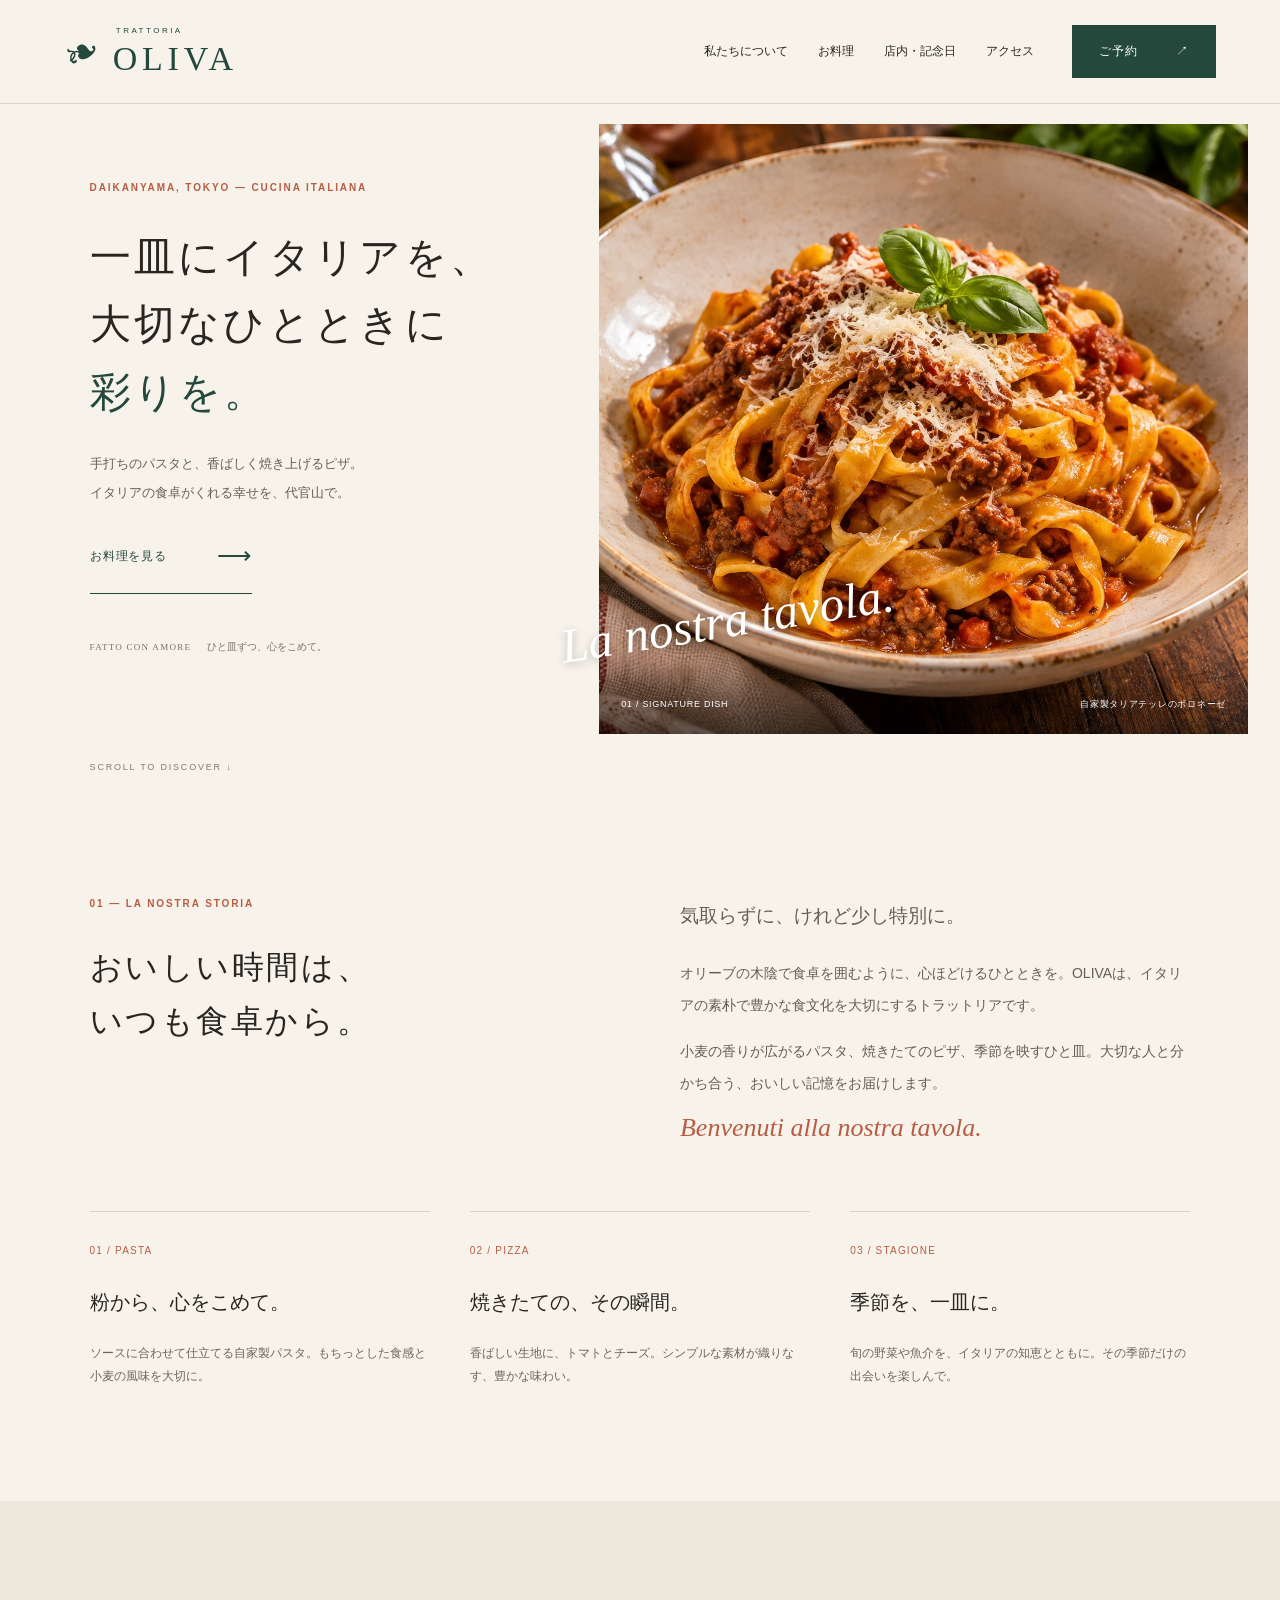
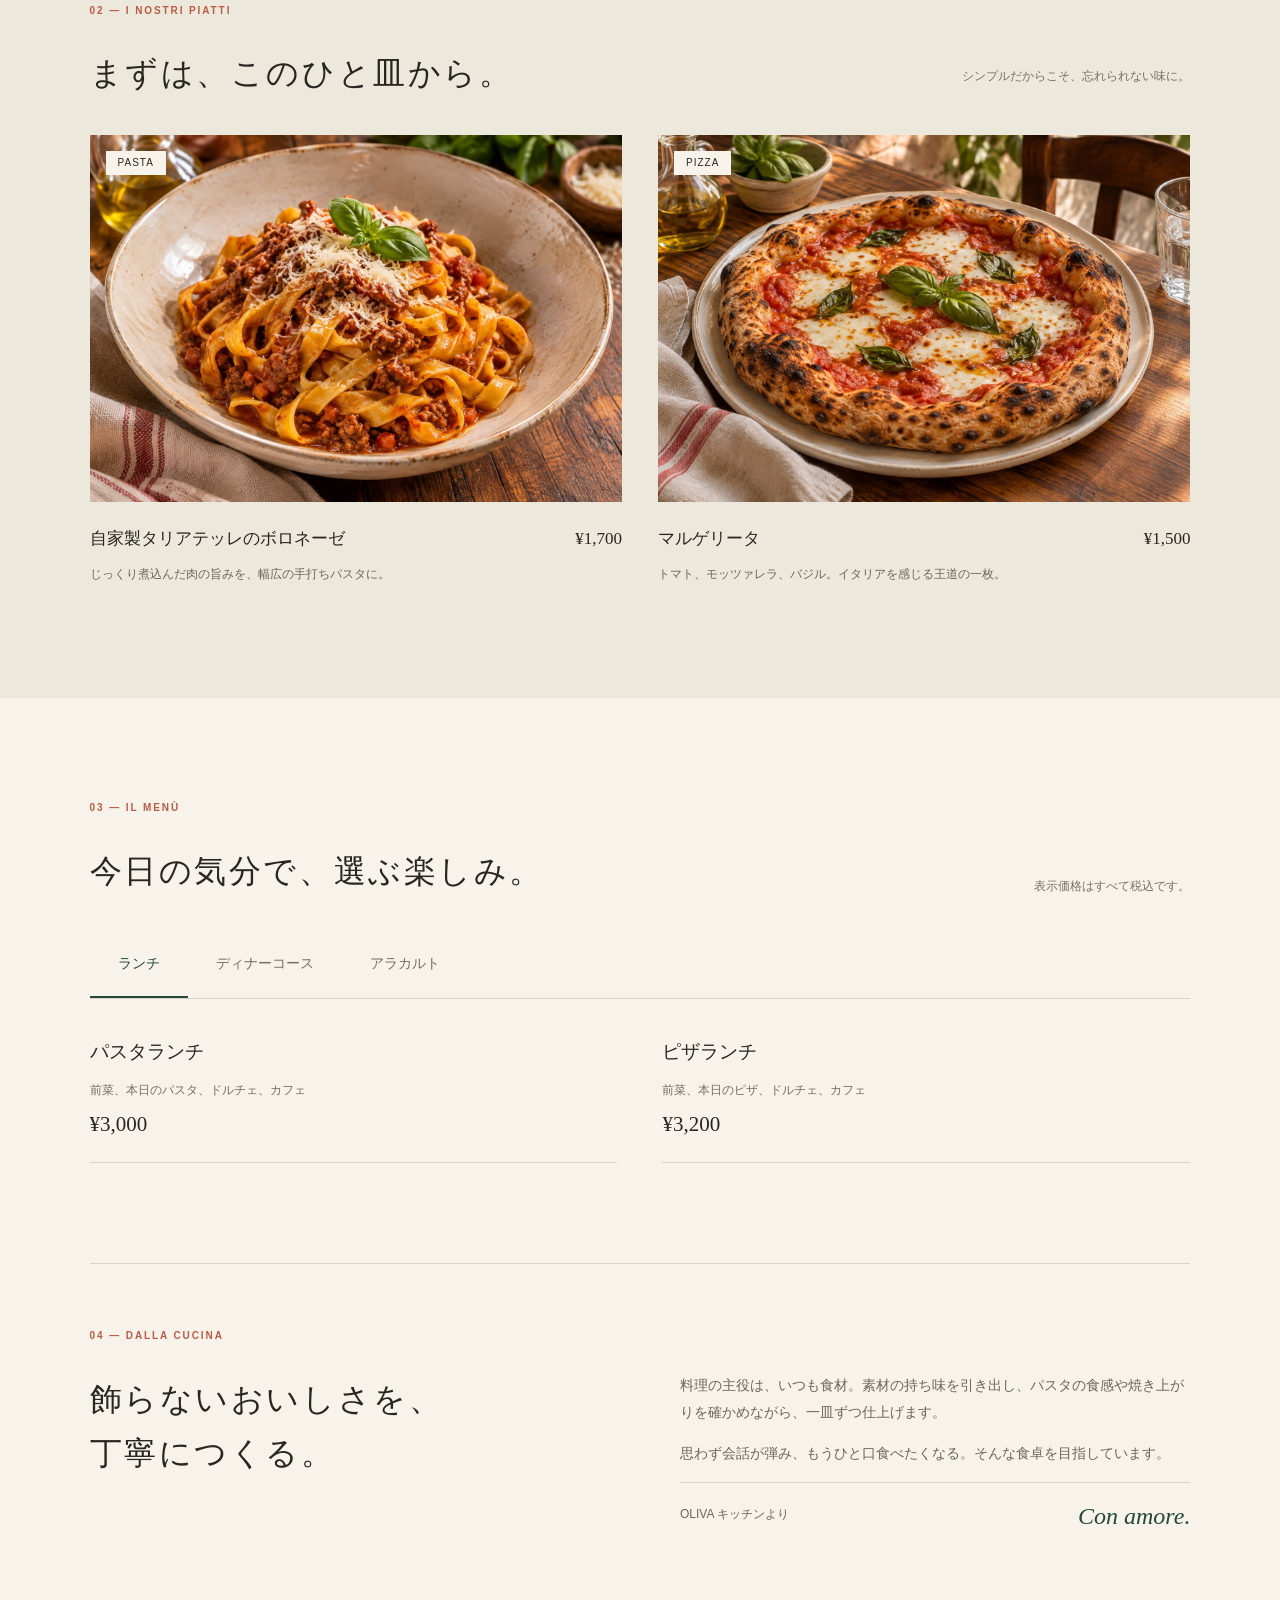
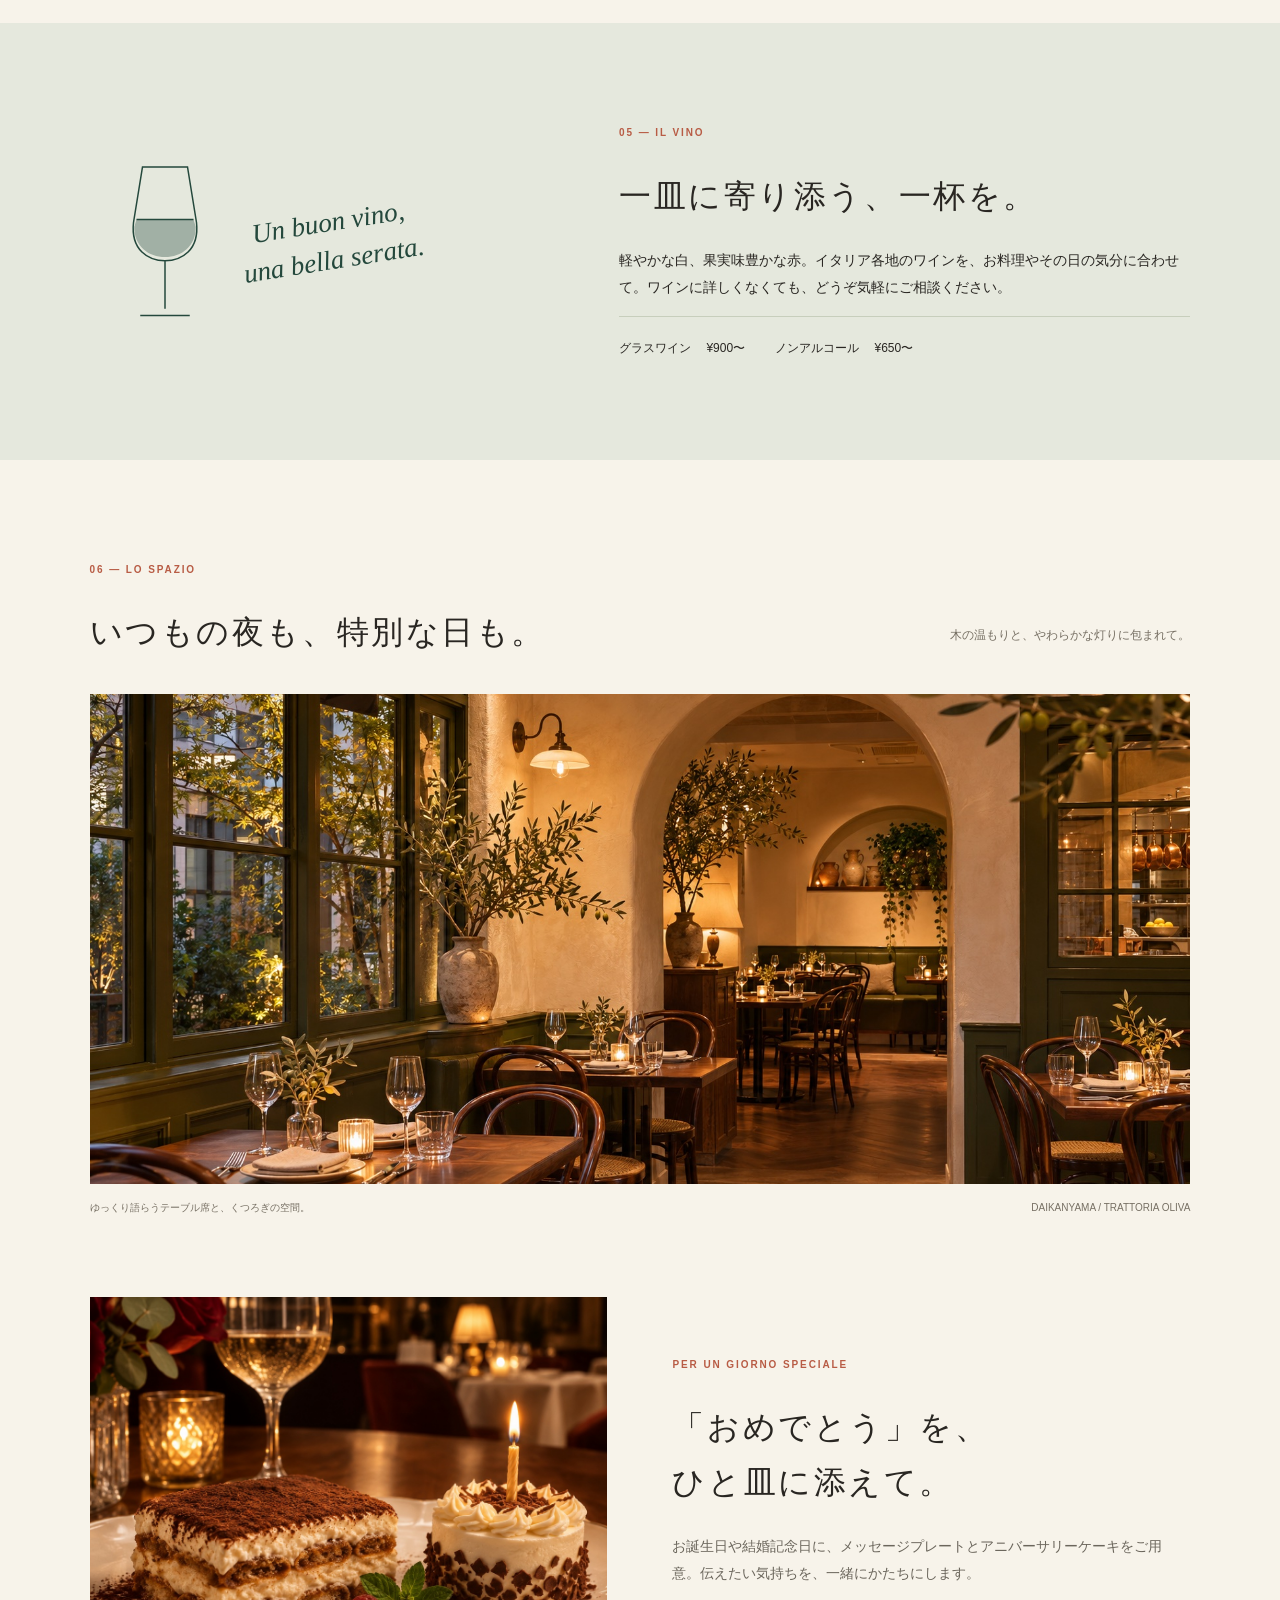
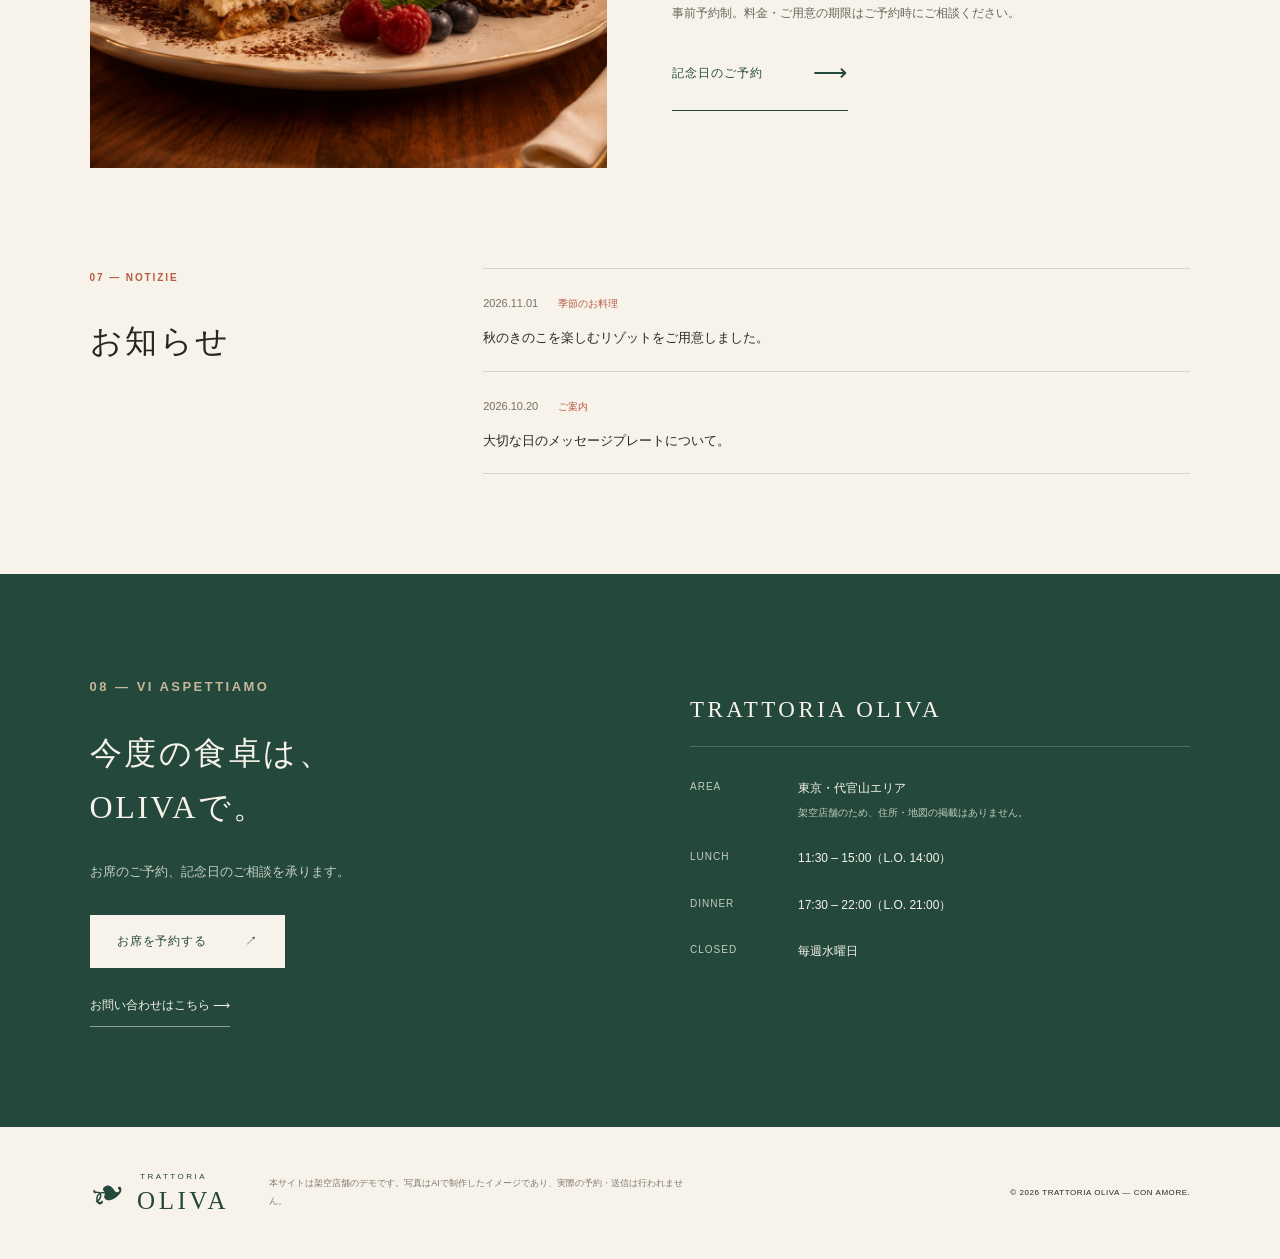
==== index.html @ 376cc25c "Add files via upload サイト追加" ====
<!doctype html><html lang="ja"><head><meta charset="utf-8"><meta name="viewport" content="width=device-width,initial-scale=1"><meta name="description" content="代官山の架空のイタリア料理店、TRATTORIA OLIVA。手打ちパスタと焼きたてのピザ、大切な日の食卓を。"><title>TRATTORIA OLIVA | 一皿にイタリアを。</title><link rel="stylesheet" href="style.css"><script src="app.js" defer></script></head><body>
<header><a class="brand" href="#" aria-label="OLIVA トップ"><span class="branch">❧</span><span><small>TRATTORIA</small>OLIVA</span></a><nav aria-label="メインナビゲーション"><a href="#story">私たちについて</a><a href="#menu">お料理</a><a href="#space">店内・記念日</a><a href="#access">アクセス</a></nav><button class="reserve" data-form="reservation">ご予約 <span>↗</span></button><button class="mobile-toggle" aria-label="メニューを開く" aria-expanded="false">☰</button></header>
<main><section class="hero"><div class="hero-copy"><p class="eyebrow">DAIKANYAMA, TOKYO — CUCINA ITALIANA</p><h1>一皿にイタリアを、<br>大切なひとときに<br><em>彩りを。</em></h1><p class="intro">手打ちのパスタと、香ばしく焼き上げるピザ。<br>イタリアの食卓がくれる幸せを、代官山で。</p><a class="text-link" href="#menu">お料理を見る <span>⟶</span></a><div class="hero-note"><span>FATTO CON AMORE</span><small>ひと皿ずつ、心をこめて。</small></div></div><div class="hero-photo"><img src="assets/hero.jpg" alt="自家製タリアテッレのボロネーゼ"><span class="photo-tag">La nostra tavola.</span><div class="photo-caption"><span>01 / SIGNATURE DISH</span><span>自家製タリアテッレのボロネーゼ</span></div></div><a href="#story" class="scroll">SCROLL TO DISCOVER ↓</a></section>
<section id="story" class="story wrap"><div><p class="eyebrow">01 — LA NOSTRA STORIA</p><h2>おいしい時間は、<br>いつも食卓から。</h2></div><div><p class="lead">気取らずに、けれど少し特別に。</p><p>オリーブの木陰で食卓を囲むように、心ほどけるひとときを。OLIVAは、イタリアの素朴で豊かな食文化を大切にするトラットリアです。</p><p>小麦の香りが広がるパスタ、焼きたてのピザ、季節を映すひと皿。大切な人と分かち合う、おいしい記憶をお届けします。</p><span class="script">Benvenuti alla nostra tavola.</span></div></section>
<section class="values wrap"><article><span>01 / PASTA</span><h3>粉から、心をこめて。</h3><p>ソースに合わせて仕立てる自家製パスタ。もちっとした食感と小麦の風味を大切に。</p></article><article><span>02 / PIZZA</span><h3>焼きたての、その瞬間。</h3><p>香ばしい生地に、トマトとチーズ。シンプルな素材が織りなす、豊かな味わい。</p></article><article><span>03 / STAGIONE</span><h3>季節を、一皿に。</h3><p>旬の野菜や魚介を、イタリアの知恵とともに。その季節だけの出会いを楽しんで。</p></article></section>
<section class="signature section"><div class="wrap"><div class="section-head"><div><p class="eyebrow">02 — I NOSTRI PIATTI</p><h2>まずは、このひと皿から。</h2></div><p>シンプルだからこそ、忘れられない味に。</p></div><div class="dish-grid"><article><div class="img-wrap"><img loading="lazy" src="assets/hero.jpg" alt="自家製タリアテッレとボロネーゼ"><span>PASTA</span></div><div class="dish-title"><h3>自家製タリアテッレのボロネーゼ</h3><span>¥1,700</span></div><p>じっくり煮込んだ肉の旨みを、幅広の手打ちパスタに。</p></article><article><div class="img-wrap"><img loading="lazy" src="assets/pizza.jpg" alt="バジルを添えた焼きたてのマルゲリータ"><span>PIZZA</span></div><div class="dish-title"><h3>マルゲリータ</h3><span>¥1,500</span></div><p>トマト、モッツァレラ、バジル。イタリアを感じる王道の一枚。</p></article></div></div></section>
<section id="menu" class="section wrap"><div class="section-head"><div><p class="eyebrow">03 — IL MENÙ</p><h2>今日の気分で、選ぶ楽しみ。</h2></div><span class="muted">表示価格はすべて税込です。</span></div><div class="tabs" role="tablist" aria-label="メニュー種別"><button role="tab" aria-selected="true" data-tab="lunch">ランチ</button><button role="tab" aria-selected="false" data-tab="dinner">ディナーコース</button><button role="tab" aria-selected="false" data-tab="alacarte">アラカルト</button></div><div id="menu-content" role="tabpanel"></div></section>
<section class="chef wrap"><p class="eyebrow">04 — DALLA CUCINA</p><div class="chef-inner"><h2>飾らないおいしさを、<br>丁寧につくる。</h2><div><p>料理の主役は、いつも食材。素材の持ち味を引き出し、パスタの食感や焼き上がりを確かめながら、一皿ずつ仕上げます。</p><p>思わず会話が弾み、もうひと口食べたくなる。そんな食卓を目指しています。</p><p class="chef-sign">OLIVA キッチンより <span>Con amore.</span></p></div></div></section>
<section class="wine section"><div class="wrap wine-inner"><div class="wine-art" aria-hidden="true"><svg viewBox="0 0 200 240"><path d="M70 20h60l12 74c4 37-20 51-42 51S54 131 58 94zM100 145v64m-33 9h66M62 90h76" fill="none" stroke="currentColor" stroke-width="2"/><path d="M62 90h76l3 10c0 26-19 40-41 40s-41-14-41-40z" fill="currentColor" opacity=".35"/></svg><span>Un buon vino,<br>una bella serata.</span></div><div><p class="eyebrow">05 — IL VINO</p><h2>一皿に寄り添う、一杯を。</h2><p>軽やかな白、果実味豊かな赤。イタリア各地のワインを、お料理やその日の気分に合わせて。ワインに詳しくなくても、どうぞ気軽にご相談ください。</p><div class="wine-prices"><span>グラスワイン <b>¥900〜</b></span><span>ノンアルコール <b>¥650〜</b></span></div></div></div></section>
<section id="space" class="section wrap"><div class="section-head"><div><p class="eyebrow">06 — LO SPAZIO</p><h2>いつもの夜も、特別な日も。</h2></div><p>木の温もりと、やわらかな灯りに包まれて。</p></div><img class="interior" loading="lazy" src="assets/interior.jpg" alt="木製のテーブルと温かな照明に包まれた架空の店内"><div class="space-caption"><span>ゆっくり語らうテーブル席と、くつろぎの空間。</span><span>DAIKANYAMA / TRATTORIA OLIVA</span></div><div class="anniversary"><img loading="lazy" src="assets/dessert.jpg" alt="ティラミスとキャンドルを添えた記念日ケーキ"><div><p class="eyebrow">PER UN GIORNO SPECIALE</p><h2>「おめでとう」を、<br>ひと皿に添えて。</h2><p>お誕生日や結婚記念日に、メッセージプレートとアニバーサリーケーキをご用意。伝えたい気持ちを、一緒にかたちにします。</p><p class="muted">事前予約制。料金・ご用意の期限はご予約時にご相談ください。</p><button class="text-link" data-form="reservation">記念日のご予約 <span>⟶</span></button></div></div></section>
<section class="news section wrap"><div><p class="eyebrow">07 — NOTIZIE</p><h2>お知らせ</h2></div><div class="news-list"><article><time>2026.11.01</time><span>季節のお料理</span><h3>秋のきのこを楽しむリゾットをご用意しました。</h3></article><article><time>2026.10.20</time><span>ご案内</span><h3>大切な日のメッセージプレートについて。</h3></article></div></section>
<section id="access" class="access section"><div class="wrap access-grid"><div><p class="eyebrow">08 — VI ASPETTIAMO</p><h2>今度の食卓は、<br>OLIVAで。</h2><p>お席のご予約、記念日のご相談を承ります。</p><button class="reserve light" data-form="reservation">お席を予約する <span>↗</span></button><button class="contact-link" data-form="contact">お問い合わせはこちら ⟶</button></div><div class="access-details"><h3>TRATTORIA OLIVA</h3><dl><dt>AREA</dt><dd>東京・代官山エリア<br><small>架空店舗のため、住所・地図の掲載はありません。</small></dd><dt>LUNCH</dt><dd>11:30 – 15:00（L.O. 14:00）</dd><dt>DINNER</dt><dd>17:30 – 22:00（L.O. 21:00）</dd><dt>CLOSED</dt><dd>毎週水曜日</dd></dl></div></div></section></main>
<footer><a class="brand" href="#"><span class="branch">❧</span><span><small>TRATTORIA</small>OLIVA</span></a><p>本サイトは架空店舗のデモです。写真はAIで制作したイメージであり、実際の予約・送信は行われません。</p><small>© 2026 TRATTORIA OLIVA — CON AMORE.</small></footer><button class="mobile-book" data-form="reservation">お席を予約する ↗</button>
<dialog id="form-dialog"><button class="close-dialog" aria-label="閉じる">×</button><p class="eyebrow">TRATTORIA OLIVA</p><h2 id="form-title">ご予約</h2><p class="demo-note">デモフォームです。入力内容は送信・保存されません。</p><form id="booking-form"><div id="fields"></div><label class="consent"><input type="checkbox" required> デモであり、実際の予約・送信は行われないことに同意します。</label><p class="privacy">入力情報は画面内でのみ使用します。実店舗では、店舗からの連絡をもって予約確定となる想定です。</p><button class="reserve" type="submit">入力内容を確認する ⟶</button></form><div id="confirmation" hidden></div></dialog>
</body></html>
---- style.css ----
:root{--bg:#f7f3ea;--green:#24483c;--accent:#b85c45;--ink:#292622;--line:#d8d3c6}*{box-sizing:border-box}html{scroll-behavior:smooth;scroll-padding-top:100px}body{margin:0;background:var(--bg);color:var(--ink);font-family:'Hiragino Kaku Gothic ProN','Yu Gothic',sans-serif;font-size:14px;line-height:1.95}a{color:inherit;text-decoration:none}button,input,select,textarea{font:inherit}button,a,input,select,textarea{touch-action:manipulation}button{cursor:pointer}button:focus-visible,a:focus-visible{outline:3px solid var(--accent);outline-offset:5px}img{display:block;width:100%;object-fit:cover}header{height:104px;display:flex;align-items:center;gap:38px;padding:0 5%;border-bottom:1px solid var(--line)}.brand{display:flex;align-items:center;gap:9px;color:var(--green);font-family:Georgia,serif;font-size:34px;line-height:1;letter-spacing:.14em}.brand small{display:block;font-family:Arial,sans-serif;font-size:8px;letter-spacing:.31em;margin:0 0 7px 3px}.branch{font-size:42px;transform:rotate(-25deg)}nav{margin-left:auto;display:flex;gap:30px;font-size:12px}nav a:hover{color:var(--accent)}.reserve{background:var(--green);border:1px solid var(--green);color:white;padding:14px 26px;display:inline-flex;gap:38px;align-items:center;font-size:12px;letter-spacing:.08em}.reserve:hover{background:#365d4e}.mobile-toggle{display:none}.hero{position:relative;display:grid;grid-template-columns:44% 56%;min-height:680px;padding:20px 2.5% 50px 7%}.hero-copy{padding:54px 0 40px;position:relative;z-index:1}.eyebrow{font-family:Arial,sans-serif;font-size:10px;letter-spacing:.19em;color:var(--accent);font-weight:600;margin:0 0 26px}h1,h2,h3{font-family:'Yu Mincho','Hiragino Mincho ProN',serif;font-weight:500}h1{font-size:clamp(32px,3.2vw,54px);line-height:1.65;letter-spacing:.08em;margin:0 0 24px}h1 em{font-style:normal;color:var(--green)}.intro{font-size:13px;line-height:2.2;color:#666052}.text-link{display:inline-flex;align-items:center;gap:50px;padding:13px 0;border:0;border-bottom:1px solid var(--green);background:transparent;color:var(--green);font-size:12px;letter-spacing:.08em}.text-link span{font-size:24px}.hero-note{margin-top:43px;display:flex;align-items:center;gap:16px;color:#777262}.hero-note span{font:9px Georgia,serif;letter-spacing:.14em}.hero-note small{font-size:10px}.hero-photo{position:relative;min-height:580px}.hero-photo>img{height:100%;max-height:680px}.photo-tag{position:absolute;bottom:85px;left:-40px;color:white;font:italic 49px Georgia,serif;transform:rotate(-9deg);text-shadow:0 2px 10px #0004}.photo-caption{position:absolute;bottom:0;left:0;right:0;color:white;background:linear-gradient(transparent,#0009);padding:40px 22px 20px;display:flex;justify-content:space-between;font-size:9px;letter-spacing:.08em}.scroll{position:absolute;bottom:12px;left:7%;font:9px Arial;letter-spacing:.2em;color:#817c6e}.wrap{width:min(1120px,86%);margin:auto}.section{padding-top:100px;padding-bottom:100px}h2{font-size:32px;line-height:1.7;letter-spacing:.08em;margin:0 0 24px}p{margin-top:0}.story{display:grid;grid-template-columns:1fr 1fr;gap:80px;padding-top:110px;padding-bottom:65px}.story p:not(.eyebrow){line-height:2.3;color:#645f55}.story .lead{font-family:'Yu Mincho',serif;color:var(--ink);font-size:19px}.script{font:italic 26px Georgia,serif;color:var(--accent)}.values{display:grid;grid-template-columns:repeat(3,1fr);gap:40px;padding-bottom:100px}.values article{border-top:1px solid var(--line);padding-top:24px}.values span{font:10px Arial;letter-spacing:.12em;color:var(--accent)}.values h3{font-size:20px}.values p{font-size:12px;color:#6b665c}.signature{background:#ede8dc}.section-head{display:flex;justify-content:space-between;align-items:flex-end;margin-bottom:34px;gap:30px}.section-head h2{margin-bottom:0}.section-head>p,.muted{color:#777064;font-size:12px}.dish-grid{display:grid;grid-template-columns:1fr 1fr;gap:36px}.img-wrap{position:relative;overflow:hidden}.img-wrap img{aspect-ratio:1.45;transition:transform .6s}.img-wrap:hover img{transform:scale(1.035)}.img-wrap>span{position:absolute;left:16px;top:16px;background:var(--bg);padding:2px 12px;font:10px/2 Arial;letter-spacing:.1em}.dish-title{display:flex;justify-content:space-between;gap:12px;margin-top:20px;align-items:baseline}.dish-title h3{font-size:17px;margin:0}.dish-title>span{white-space:nowrap;font:17px Georgia,serif}.dish-grid article>p{font-size:12px;color:#6b665c;margin-top:8px}.tabs{display:flex;border-bottom:1px solid var(--line);margin-bottom:34px}.tabs button{background:none;border:0;padding:18px 28px;color:#746d61;border-bottom:2px solid transparent}.tabs button[aria-selected=true]{color:var(--green);border-color:var(--green)}.menu-grid{display:grid;grid-template-columns:1fr 1fr;gap:26px 45px}.menu-item{border-bottom:1px solid var(--line);padding-bottom:22px;text-align:left}.menu-item h3{font-size:19px;margin:0 0 9px}.menu-item p{font-size:12px;color:#746d61;margin-bottom:10px}.menu-item strong{font:21px Georgia,serif;font-weight:400}.menu-category{grid-column:1/-1;color:var(--accent);font:11px Arial;letter-spacing:.16em;margin-top:12px}.chef{border-top:1px solid var(--line);padding:62px 0 85px}.chef-inner{display:grid;grid-template-columns:1fr 1fr;gap:80px}.chef-inner p{color:#6b665c}.chef-sign{border-top:1px solid var(--line);padding-top:20px;font-size:12px}.chef-sign span{font:italic 24px Georgia;float:right;color:var(--green)}.wine{background:#e5e8dd}.wine-inner{display:grid;grid-template-columns:1fr 1.3fr;gap:90px;align-items:center}.wine-art{text-align:center;color:var(--green);display:flex;align-items:center}.wine-art svg{width:150px;max-height:210px}.wine-art span{font:italic 27px/1.4 Georgia;transform:rotate(-9deg)}.wine-prices{display:flex;gap:30px;font-size:12px;border-top:1px solid #c7cebc;padding-top:20px}.wine-prices b{font-weight:400;margin-left:12px}.interior{height:490px}.space-caption{display:flex;justify-content:space-between;font-size:10px;color:#777064;margin-top:14px}.anniversary{display:grid;grid-template-columns:1fr 1fr;gap:65px;align-items:center;margin-top:80px}.anniversary img{aspect-ratio:1.1}.anniversary p{color:#6b665c}.anniversary .eyebrow{color:var(--accent)}.news{padding-top:0;display:grid;grid-template-columns:1fr 2fr;gap:40px}.news-list article{padding:20px 0;border-bottom:1px solid var(--line)}.news-list article:first-child{border-top:1px solid var(--line)}.news-list time{font:11px Arial;color:#777064}.news-list article>span{font-size:10px;margin-left:20px;color:var(--accent)}.news-list h3{font-family:inherit;font-size:13px;font-weight:400;margin:9px 0 0}.access{background:var(--green);color:var(--bg)}.access .eyebrow{color:#c5b899}.access-grid{display:grid;grid-template-columns:1fr 1fr;gap:100px}.access p{color:#c7cfc3;font-size:13px}.light{background:var(--bg);color:var(--green);border-color:var(--bg);margin:18px 0}.light:hover{background:#ddd9cc}.contact-link{display:block;background:none;border:0;border-bottom:1px solid #91a18c;color:var(--bg);padding:8px 0;font-size:12px}.access-details h3{letter-spacing:.15em;font:23px Georgia}.access dl{display:grid;grid-template-columns:85px 1fr;gap:23px;font-size:12px;border-top:1px solid #ffffff30;padding-top:30px}.access dt{font:10px/2 Arial;letter-spacing:.1em;color:#c2cdbd}.access dd{margin:0}.access dd small{font-size:10px;color:#c2cdbd}footer{padding:45px 7%;display:flex;align-items:center;gap:40px}footer .brand{font-size:25px}footer p{font-size:9px;color:#81796e;max-width:430px;margin:0}footer>small{font:8px Arial;letter-spacing:.07em;margin-left:auto}.mobile-book{display:none}dialog{background:var(--bg);color:var(--ink);width:min(700px,92vw);max-height:88dvh;border:0;padding:46px;box-shadow:0 15px 100px #0004}dialog::backdrop{background:#142a22b8;backdrop-filter:blur(4px)}.close-dialog{position:absolute;top:12px;right:17px;border:0;background:none;font-size:30px;color:var(--green)}dialog h2{font-size:28px}.demo-note{font-size:12px;color:var(--accent);padding:10px;border:1px solid var(--line)}#fields{display:grid;grid-template-columns:1fr 1fr;gap:18px}label{display:block;font-size:12px}label input,label select,label textarea{display:block;width:100%;border:1px solid #bbb7aa;border-radius:0;background:#fffaf2;padding:10px;margin-top:6px;color:var(--ink)}label.full{grid-column:1/-1}textarea{min-height:95px}.consent{display:flex;align-items:flex-start;gap:10px;margin:24px 0 12px}.consent input{width:16px;margin-top:5px;flex-shrink:0}.privacy{font-size:11px;color:#777064}#confirmation dl{border-top:1px solid var(--line)}#confirmation dt{font-size:11px;color:#777064;margin-top:14px}#confirmation dd{margin:0;overflow-wrap:anywhere;white-space:pre-wrap}.secondary{background:none;border:1px solid var(--green);padding:12px 20px;color:var(--green);margin-right:10px}.success{padding:25px 0}
@media(min-width:1500px){.hero{max-width:1500px;margin:auto}}@media(max-width:1000px){header{gap:20px;padding:0 4%;height:90px}nav{gap:15px;font-size:11px}.hero{padding-left:6%;grid-template-columns:47% 53%;min-height:620px}.hero-copy{padding-top:42px}h1{font-size:35px}.hero-photo{min-height:540px}.hero-note{display:block}.hero-note small{display:block}.story,.chef-inner{gap:40px}.wine-inner{gap:35px}.anniversary{gap:35px}.access-grid{gap:45px}footer{flex-wrap:wrap}.photo-tag{font-size:38px}}
@media(max-width:700px){html{scroll-padding-top:75px}header{height:78px;position:relative;gap:14px}.brand{font-size:28px}.brand small{font-size:7px}.branch{font-size:34px}header>.reserve{margin-left:auto;font-size:10px;padding:9px 13px;gap:15px}.mobile-toggle{display:block;border:0;background:none;color:var(--green);font-size:23px;padding:4px}nav{display:none;position:absolute;top:78px;left:0;right:0;background:var(--bg);z-index:10;padding:25px;border-bottom:1px solid var(--line)}nav.open{display:grid;gap:20px}.hero{display:flex;flex-direction:column;padding:0 0 45px;min-height:0}.hero-copy{padding:35px 7% 26px}.hero .eyebrow{font-size:8px;margin-bottom:18px}h1{font-size:34px;line-height:1.65;margin-bottom:15px}h1 br:nth-of-type(2){display:none}.intro{font-size:12px}.hero-note{display:none}.hero .text-link{padding:4px 0}.hero-photo{min-height:0;margin-left:7%;height:360px}.hero-photo>img{height:100%;object-position:center}.photo-tag{left:-14px;bottom:57px;font-size:37px}.photo-caption{font-size:7px;gap:12px;padding:35px 13px 15px}.scroll{font-size:8px;bottom:13px}.wrap{width:86%}.section{padding-top:65px;padding-bottom:65px}h2{font-size:26px}.story{grid-template-columns:1fr;gap:8px;padding-top:60px;padding-bottom:40px}.story p:not(.eyebrow){font-size:13px}.eyebrow{font-size:9px;margin-bottom:17px}.values{grid-template-columns:1fr;gap:22px;padding-bottom:60px}.values article{padding-top:17px}.values h3{margin:12px 0 9px}.values p{margin-bottom:0}.section-head{display:block;margin-bottom:26px}.section-head>p{margin-top:14px}.dish-grid{grid-template-columns:1fr;gap:30px}.dish-title h3{font-size:16px}.tabs button{flex:1;padding:15px 4px;font-size:11px;white-space:nowrap}.menu-grid{grid-template-columns:1fr;gap:23px}.menu-item h3{font-size:18px}.chef{padding:40px 0 55px}.chef-inner{grid-template-columns:1fr;gap:0}.chef-inner p{font-size:13px}.wine-inner{grid-template-columns:1fr;gap:30px}.wine-art{justify-content:center}.wine-art svg{height:140px;width:100px}.wine-art span{font-size:24px}.wine-prices{gap:20px;font-size:10px}.interior{height:300px}.space-caption{display:block}.space-caption span{display:block;font-size:9px}.anniversary{grid-template-columns:1fr;gap:28px;margin-top:55px}.anniversary img{aspect-ratio:1.3}.anniversary p{font-size:13px}.news{grid-template-columns:1fr;gap:0;padding-top:0}.news-list h3{font-size:12px}.access-grid{grid-template-columns:1fr;gap:35px}.access-details h3{font-size:20px}.access dl{gap:20px 12px;grid-template-columns:70px 1fr}footer{padding:35px 7% 90px;display:block}footer p{margin:25px 0 14px;font-size:10px}footer>small{font-size:8px}.mobile-book{display:block;position:fixed;bottom:12px;left:7%;width:86%;z-index:5;background:var(--green);color:white;border:1px solid #ffffff55;padding:14px;box-shadow:0 4px 15px #0002;font-size:12px;letter-spacing:.12em}dialog{padding:36px 23px 26px}#fields{grid-template-columns:1fr}label.full{grid-column:auto}dialog .reserve{width:100%;justify-content:center}.secondary{margin-bottom:12px}body:has(dialog[open]){overflow:hidden}}
@media(prefers-reduced-motion:reduce){html{scroll-behavior:auto}*{transition:none!important}}
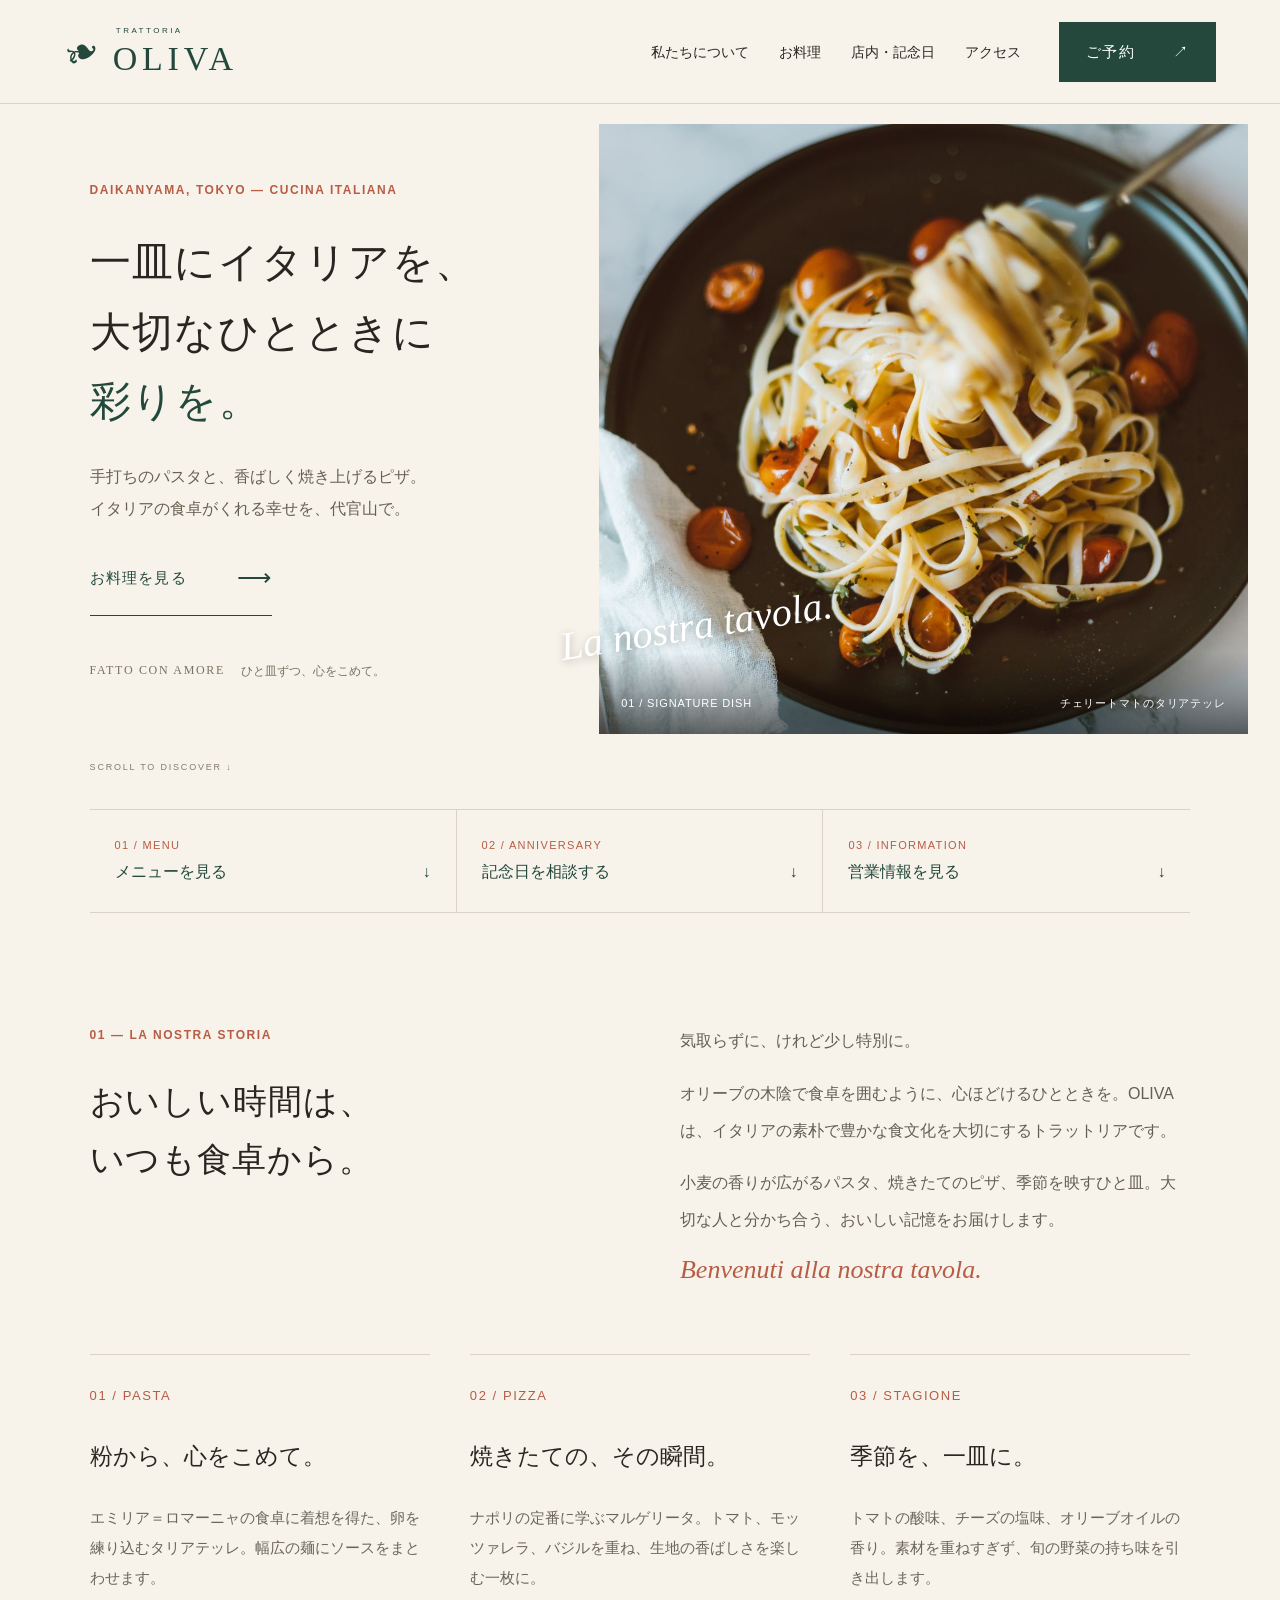
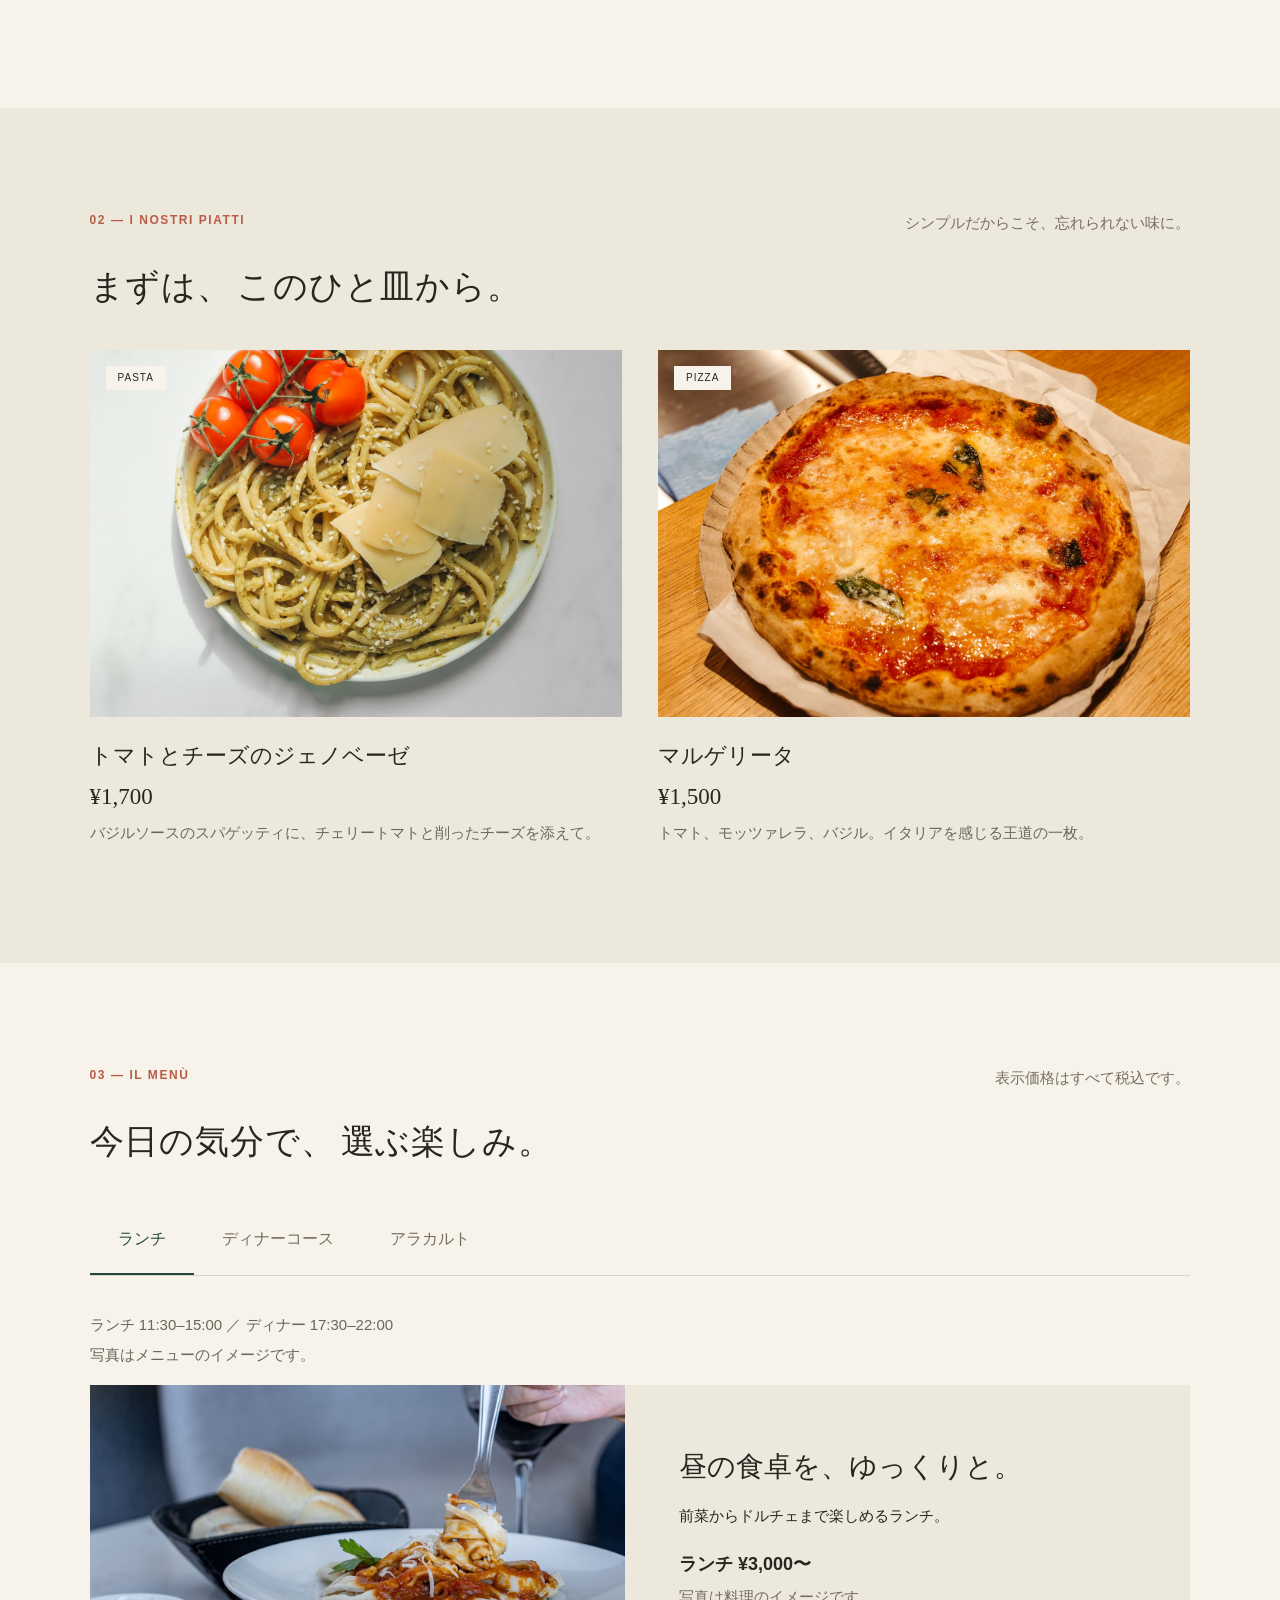
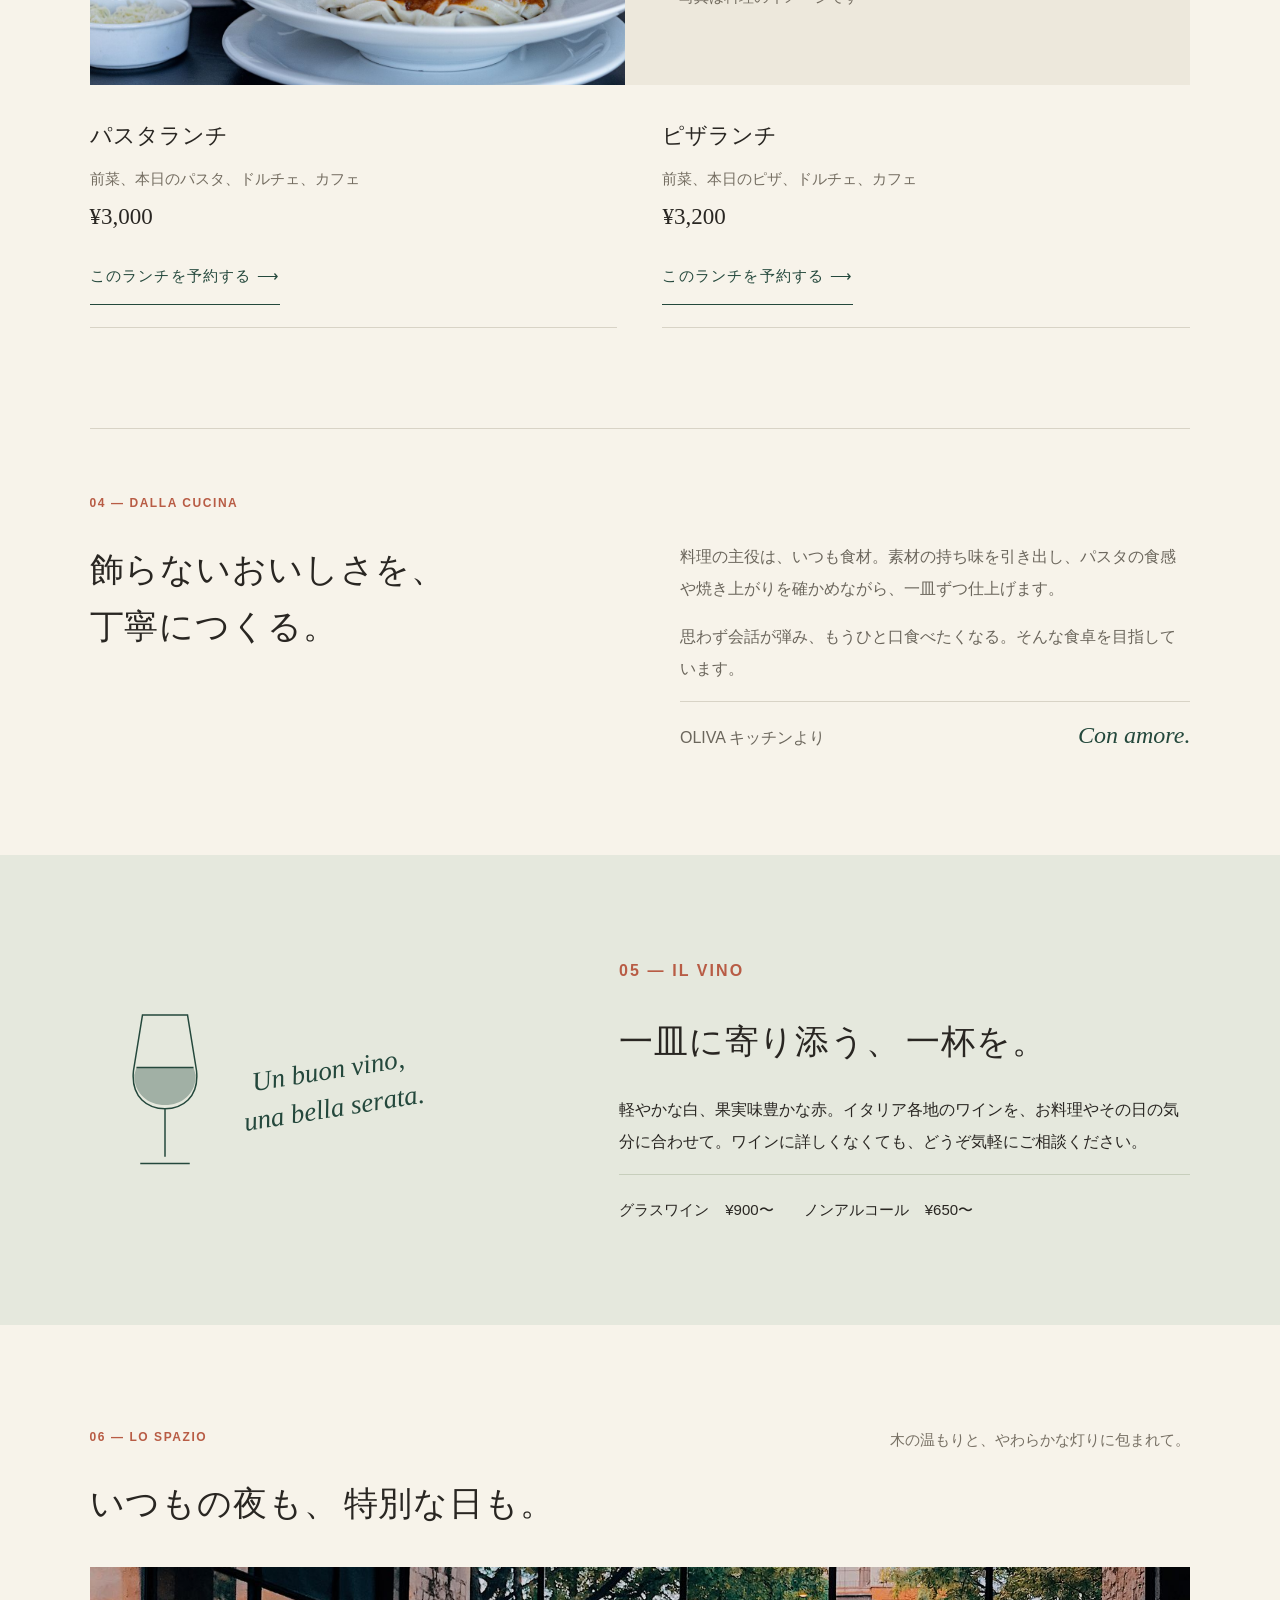
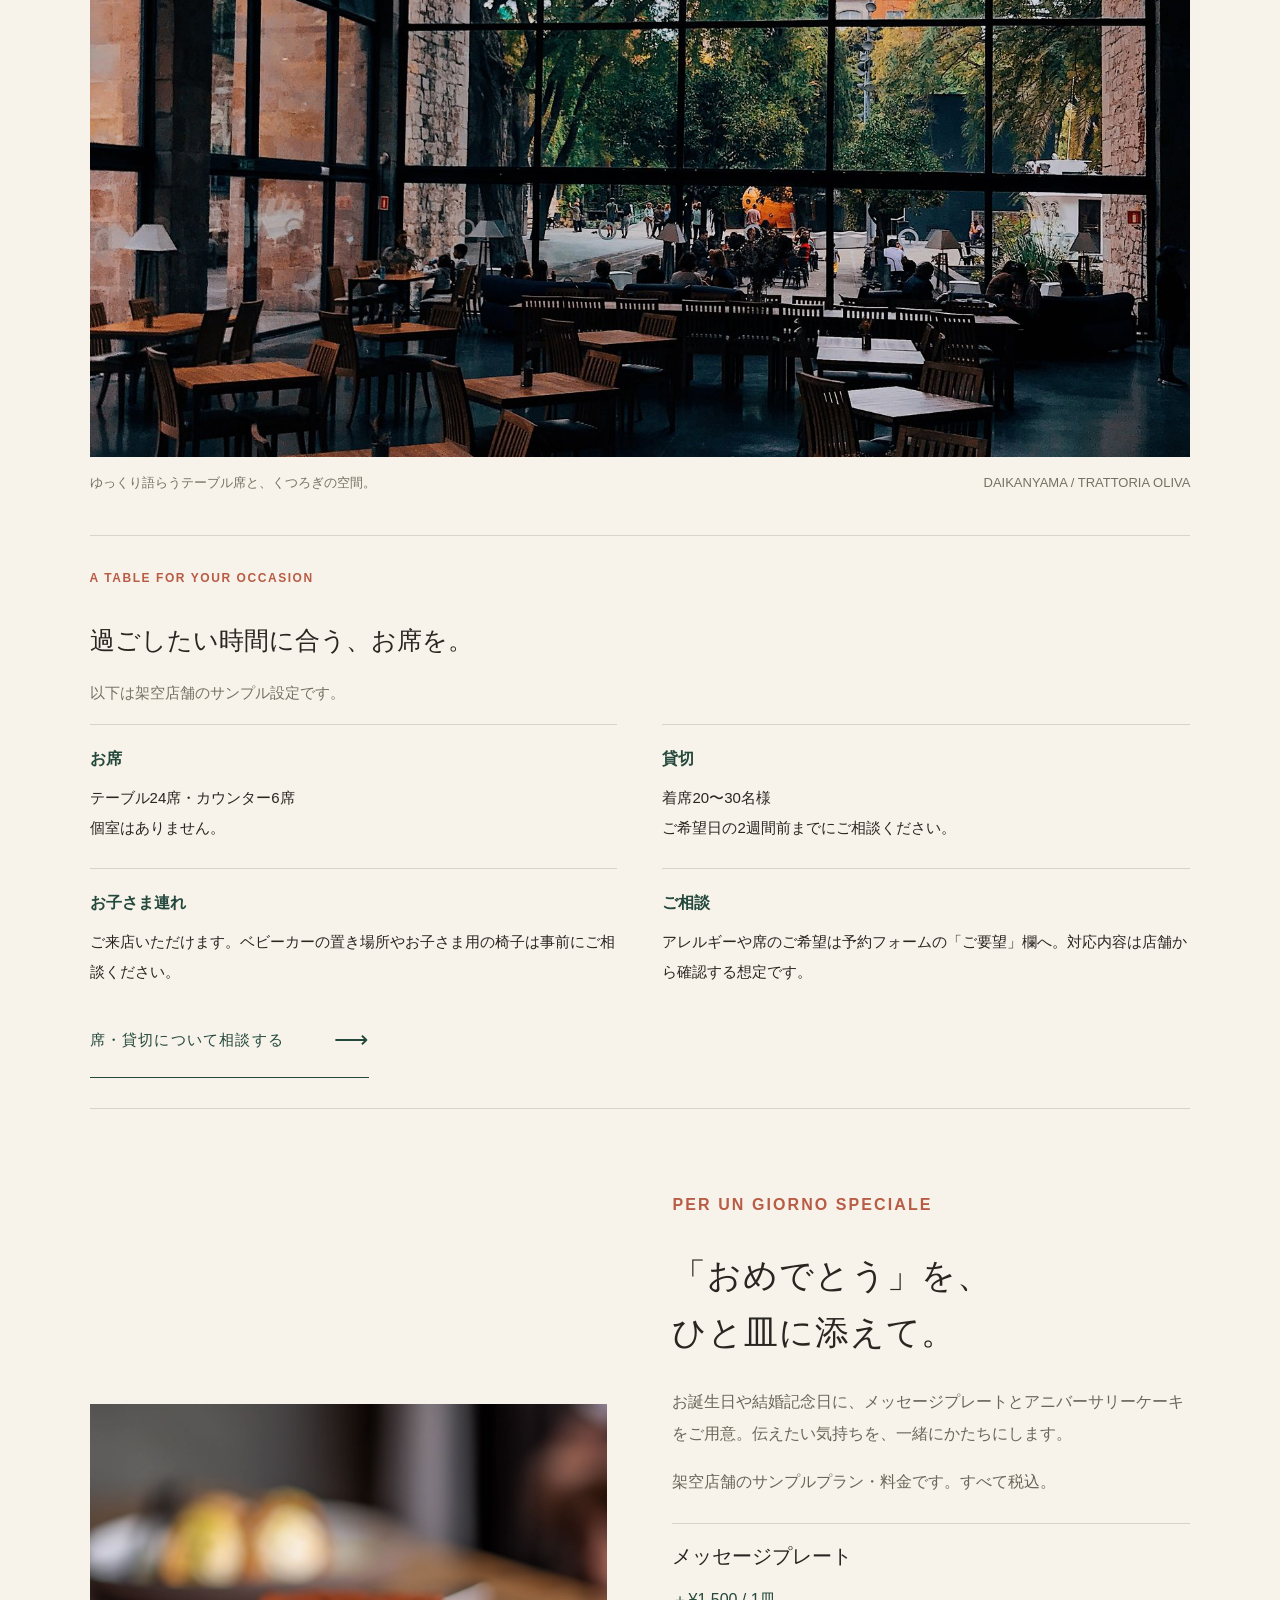
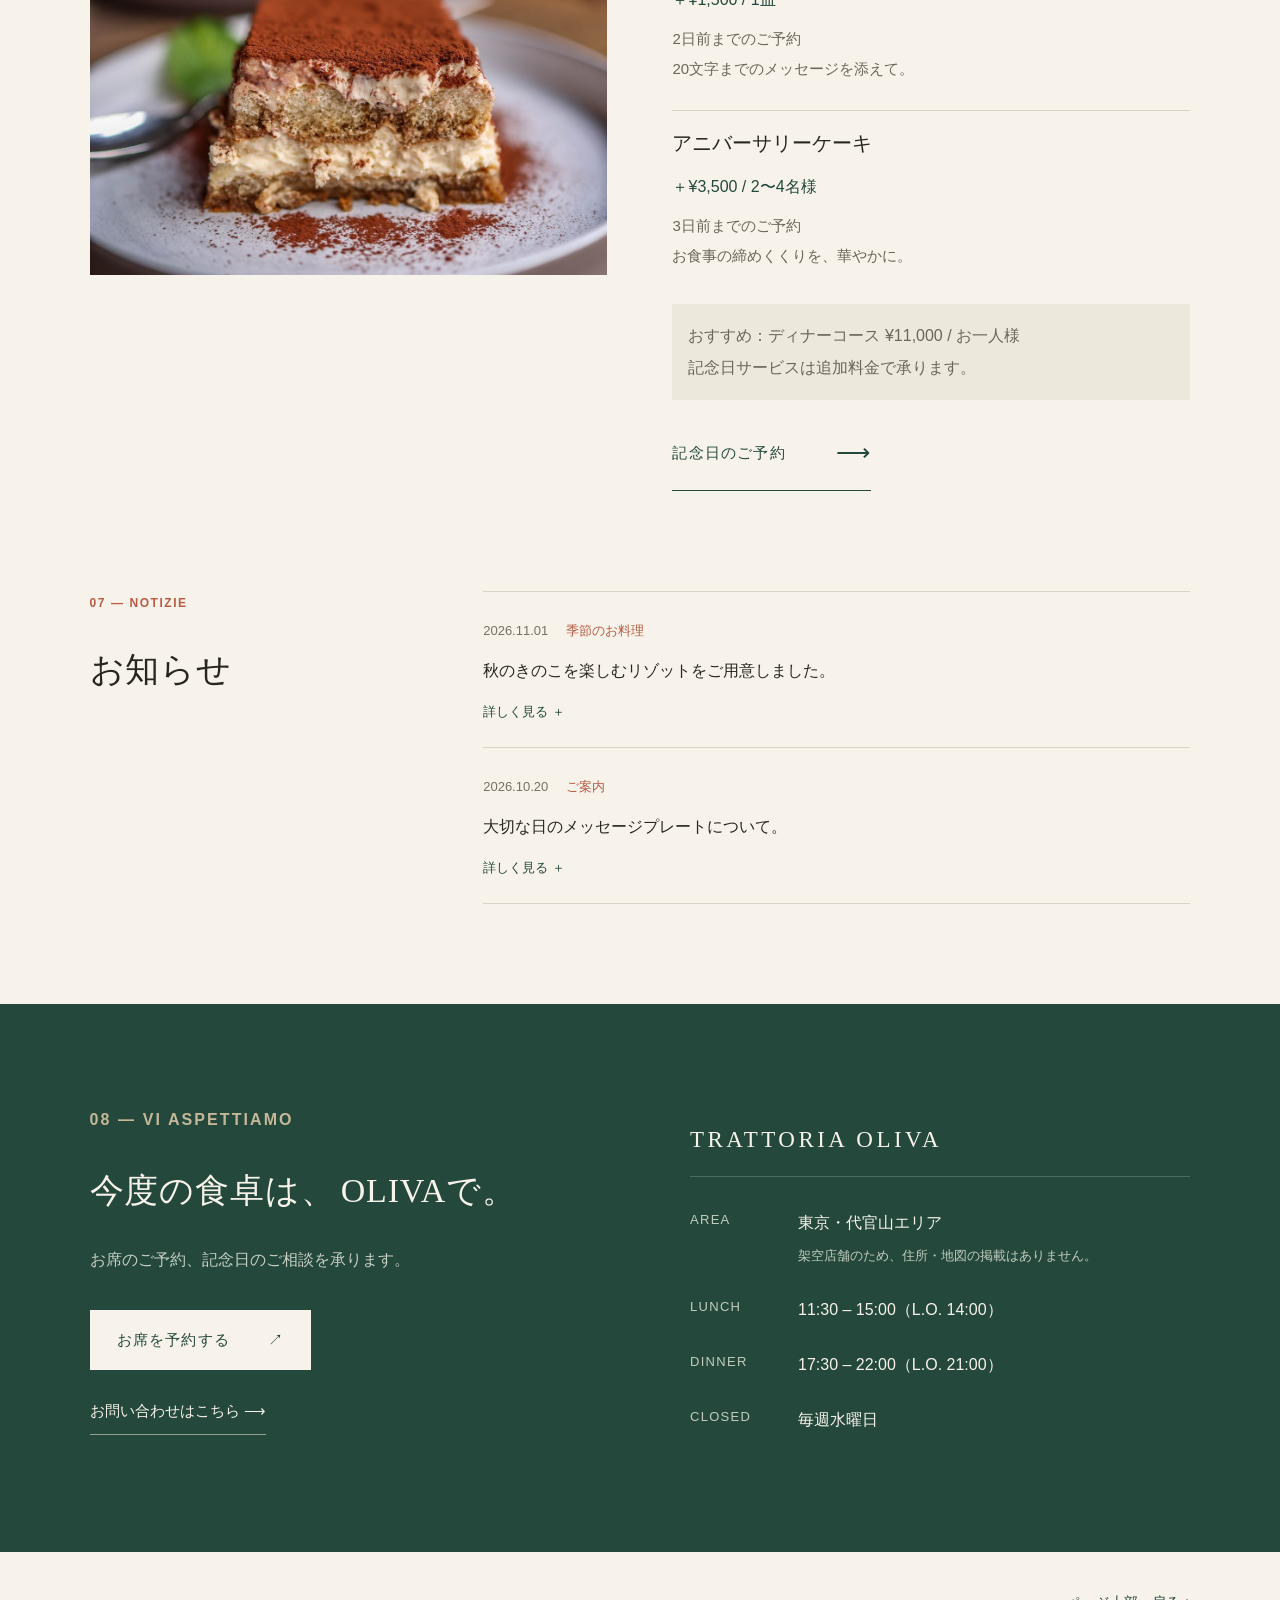
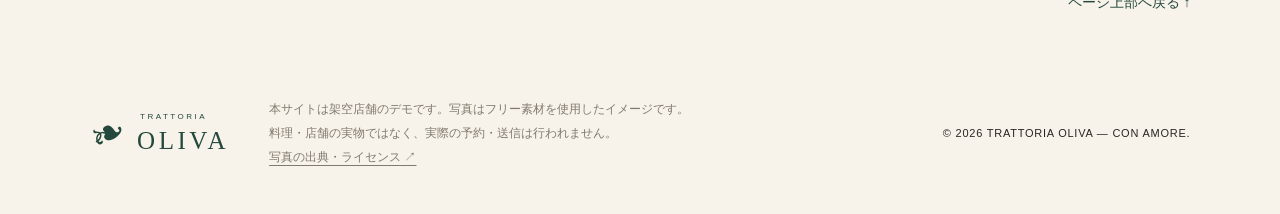
==== commit 1b3481cb: "Add files via upload サイト更新" ====
--- a/index.html
+++ b/index.html
@@ -1,15 +1,15 @@
-<!doctype html><html lang="ja"><head><meta charset="utf-8"><meta name="viewport" content="width=device-width,initial-scale=1"><meta name="description" content="代官山の架空のイタリア料理店、TRATTORIA OLIVA。手打ちパスタと焼きたてのピザ、大切な日の食卓を。"><title>TRATTORIA OLIVA | 一皿にイタリアを。</title><link rel="stylesheet" href="style.css"><script src="app.js" defer></script></head><body>
+<!doctype html><html lang="ja"><head><meta charset="utf-8"><meta name="viewport" content="width=device-width,initial-scale=1"><meta name="description" content="代官山の架空のイタリア料理店、TRATTORIA OLIVA。手打ちパスタと焼きたてのピザ、大切な日の食卓を。"><title>TRATTORIA OLIVA | 一皿にイタリアを。</title><link rel="stylesheet" href="style.css"><script src="app.js" defer></script></head><body id="top">
 <header><a class="brand" href="#" aria-label="OLIVA トップ"><span class="branch">❧</span><span><small>TRATTORIA</small>OLIVA</span></a><nav aria-label="メインナビゲーション"><a href="#story">私たちについて</a><a href="#menu">お料理</a><a href="#space">店内・記念日</a><a href="#access">アクセス</a></nav><button class="reserve" data-form="reservation">ご予約 <span>↗</span></button><button class="mobile-toggle" aria-label="メニューを開く" aria-expanded="false">☰</button></header>
-<main><section class="hero"><div class="hero-copy"><p class="eyebrow">DAIKANYAMA, TOKYO — CUCINA ITALIANA</p><h1>一皿にイタリアを、<br>大切なひとときに<br><em>彩りを。</em></h1><p class="intro">手打ちのパスタと、香ばしく焼き上げるピザ。<br>イタリアの食卓がくれる幸せを、代官山で。</p><a class="text-link" href="#menu">お料理を見る <span>⟶</span></a><div class="hero-note"><span>FATTO CON AMORE</span><small>ひと皿ずつ、心をこめて。</small></div></div><div class="hero-photo"><img src="assets/hero.jpg" alt="自家製タリアテッレのボロネーゼ"><span class="photo-tag">La nostra tavola.</span><div class="photo-caption"><span>01 / SIGNATURE DISH</span><span>自家製タリアテッレのボロネーゼ</span></div></div><a href="#story" class="scroll">SCROLL TO DISCOVER ↓</a></section>
-<section id="story" class="story wrap"><div><p class="eyebrow">01 — LA NOSTRA STORIA</p><h2>おいしい時間は、<br>いつも食卓から。</h2></div><div><p class="lead">気取らずに、けれど少し特別に。</p><p>オリーブの木陰で食卓を囲むように、心ほどけるひとときを。OLIVAは、イタリアの素朴で豊かな食文化を大切にするトラットリアです。</p><p>小麦の香りが広がるパスタ、焼きたてのピザ、季節を映すひと皿。大切な人と分かち合う、おいしい記憶をお届けします。</p><span class="script">Benvenuti alla nostra tavola.</span></div></section>
-<section class="values wrap"><article><span>01 / PASTA</span><h3>粉から、心をこめて。</h3><p>ソースに合わせて仕立てる自家製パスタ。もちっとした食感と小麦の風味を大切に。</p></article><article><span>02 / PIZZA</span><h3>焼きたての、その瞬間。</h3><p>香ばしい生地に、トマトとチーズ。シンプルな素材が織りなす、豊かな味わい。</p></article><article><span>03 / STAGIONE</span><h3>季節を、一皿に。</h3><p>旬の野菜や魚介を、イタリアの知恵とともに。その季節だけの出会いを楽しんで。</p></article></section>
-<section class="signature section"><div class="wrap"><div class="section-head"><div><p class="eyebrow">02 — I NOSTRI PIATTI</p><h2>まずは、このひと皿から。</h2></div><p>シンプルだからこそ、忘れられない味に。</p></div><div class="dish-grid"><article><div class="img-wrap"><img loading="lazy" src="assets/hero.jpg" alt="自家製タリアテッレとボロネーゼ"><span>PASTA</span></div><div class="dish-title"><h3>自家製タリアテッレのボロネーゼ</h3><span>¥1,700</span></div><p>じっくり煮込んだ肉の旨みを、幅広の手打ちパスタに。</p></article><article><div class="img-wrap"><img loading="lazy" src="assets/pizza.jpg" alt="バジルを添えた焼きたてのマルゲリータ"><span>PIZZA</span></div><div class="dish-title"><h3>マルゲリータ</h3><span>¥1,500</span></div><p>トマト、モッツァレラ、バジル。イタリアを感じる王道の一枚。</p></article></div></div></section>
-<section id="menu" class="section wrap"><div class="section-head"><div><p class="eyebrow">03 — IL MENÙ</p><h2>今日の気分で、選ぶ楽しみ。</h2></div><span class="muted">表示価格はすべて税込です。</span></div><div class="tabs" role="tablist" aria-label="メニュー種別"><button role="tab" aria-selected="true" data-tab="lunch">ランチ</button><button role="tab" aria-selected="false" data-tab="dinner">ディナーコース</button><button role="tab" aria-selected="false" data-tab="alacarte">アラカルト</button></div><div id="menu-content" role="tabpanel"></div></section>
-<section class="chef wrap"><p class="eyebrow">04 — DALLA CUCINA</p><div class="chef-inner"><h2>飾らないおいしさを、<br>丁寧につくる。</h2><div><p>料理の主役は、いつも食材。素材の持ち味を引き出し、パスタの食感や焼き上がりを確かめながら、一皿ずつ仕上げます。</p><p>思わず会話が弾み、もうひと口食べたくなる。そんな食卓を目指しています。</p><p class="chef-sign">OLIVA キッチンより <span>Con amore.</span></p></div></div></section>
-<section class="wine section"><div class="wrap wine-inner"><div class="wine-art" aria-hidden="true"><svg viewBox="0 0 200 240"><path d="M70 20h60l12 74c4 37-20 51-42 51S54 131 58 94zM100 145v64m-33 9h66M62 90h76" fill="none" stroke="currentColor" stroke-width="2"/><path d="M62 90h76l3 10c0 26-19 40-41 40s-41-14-41-40z" fill="currentColor" opacity=".35"/></svg><span>Un buon vino,<br>una bella serata.</span></div><div><p class="eyebrow">05 — IL VINO</p><h2>一皿に寄り添う、一杯を。</h2><p>軽やかな白、果実味豊かな赤。イタリア各地のワインを、お料理やその日の気分に合わせて。ワインに詳しくなくても、どうぞ気軽にご相談ください。</p><div class="wine-prices"><span>グラスワイン <b>¥900〜</b></span><span>ノンアルコール <b>¥650〜</b></span></div></div></div></section>
-<section id="space" class="section wrap"><div class="section-head"><div><p class="eyebrow">06 — LO SPAZIO</p><h2>いつもの夜も、特別な日も。</h2></div><p>木の温もりと、やわらかな灯りに包まれて。</p></div><img class="interior" loading="lazy" src="assets/interior.jpg" alt="木製のテーブルと温かな照明に包まれた架空の店内"><div class="space-caption"><span>ゆっくり語らうテーブル席と、くつろぎの空間。</span><span>DAIKANYAMA / TRATTORIA OLIVA</span></div><div class="anniversary"><img loading="lazy" src="assets/dessert.jpg" alt="ティラミスとキャンドルを添えた記念日ケーキ"><div><p class="eyebrow">PER UN GIORNO SPECIALE</p><h2>「おめでとう」を、<br>ひと皿に添えて。</h2><p>お誕生日や結婚記念日に、メッセージプレートとアニバーサリーケーキをご用意。伝えたい気持ちを、一緒にかたちにします。</p><p class="muted">事前予約制。料金・ご用意の期限はご予約時にご相談ください。</p><button class="text-link" data-form="reservation">記念日のご予約 <span>⟶</span></button></div></div></section>
-<section class="news section wrap"><div><p class="eyebrow">07 — NOTIZIE</p><h2>お知らせ</h2></div><div class="news-list"><article><time>2026.11.01</time><span>季節のお料理</span><h3>秋のきのこを楽しむリゾットをご用意しました。</h3></article><article><time>2026.10.20</time><span>ご案内</span><h3>大切な日のメッセージプレートについて。</h3></article></div></section>
-<section id="access" class="access section"><div class="wrap access-grid"><div><p class="eyebrow">08 — VI ASPETTIAMO</p><h2>今度の食卓は、<br>OLIVAで。</h2><p>お席のご予約、記念日のご相談を承ります。</p><button class="reserve light" data-form="reservation">お席を予約する <span>↗</span></button><button class="contact-link" data-form="contact">お問い合わせはこちら ⟶</button></div><div class="access-details"><h3>TRATTORIA OLIVA</h3><dl><dt>AREA</dt><dd>東京・代官山エリア<br><small>架空店舗のため、住所・地図の掲載はありません。</small></dd><dt>LUNCH</dt><dd>11:30 – 15:00（L.O. 14:00）</dd><dt>DINNER</dt><dd>17:30 – 22:00（L.O. 21:00）</dd><dt>CLOSED</dt><dd>毎週水曜日</dd></dl></div></div></section></main>
-<footer><a class="brand" href="#"><span class="branch">❧</span><span><small>TRATTORIA</small>OLIVA</span></a><p>本サイトは架空店舗のデモです。写真はAIで制作したイメージであり、実際の予約・送信は行われません。</p><small>© 2026 TRATTORIA OLIVA — CON AMORE.</small></footer><button class="mobile-book" data-form="reservation">お席を予約する ↗</button>
+<main><section class="hero"><div class="hero-copy"><p class="eyebrow">DAIKANYAMA, TOKYO — CUCINA ITALIANA</p><h1><span class="phrase">一皿にイタリアを、</span><span class="phrase">大切なひとときに</span><em class="phrase">彩りを。</em></h1><p class="intro"><span class="intro-phrase">手打ちのパスタと、</span><span class="intro-phrase">香ばしく焼き上げるピザ。</span><span class="intro-phrase">イタリアの食卓がくれる幸せを、</span><span class="intro-phrase">代官山で。</span></p><a class="text-link" href="#menu">お料理を見る <span>⟶</span></a><div class="hero-note"><span>FATTO CON AMORE</span><small>ひと皿ずつ、心をこめて。</small></div></div><div class="hero-photo"><img src="assets/hero.jpg" alt="チェリートマトのタリアテッレ"><span class="photo-tag">La nostra tavola.</span><div class="photo-caption"><span>01 / SIGNATURE DISH</span><span>チェリートマトのタリアテッレ</span></div></div><a href="#story" class="scroll">SCROLL TO DISCOVER ↓</a></section>
+<div class="quick-links wrap" aria-label="目的別ショートカット"><a href="#menu"><small>01 / MENU</small>メニューを見る <span>↓</span></a><a href="#anniversary"><small>02 / ANNIVERSARY</small>記念日を相談する <span>↓</span></a><a href="#access"><small>03 / INFORMATION</small>営業情報を見る <span>↓</span></a></div><section id="story" class="story wrap"><div><p class="eyebrow">01 — LA NOSTRA STORIA</p><h2><span class="phrase">おいしい時間は、</span><span class="phrase">いつも食卓から。</span></h2></div><div><p class="lead">気取らずに、けれど少し特別に。</p><p>オリーブの木陰で食卓を囲むように、心ほどけるひとときを。OLIVAは、イタリアの素朴で豊かな食文化を大切にするトラットリアです。</p><p>小麦の香りが広がるパスタ、焼きたてのピザ、季節を映すひと皿。大切な人と分かち合う、おいしい記憶をお届けします。</p><span class="script">Benvenuti alla nostra tavola.</span></div></section>
+<section class="values wrap"><article><span>01 / PASTA</span><h3>粉から、心をこめて。</h3><p>エミリア＝ロマーニャの食卓に着想を得た、卵を練り込むタリアテッレ。幅広の麺にソースをまとわせます。</p></article><article><span>02 / PIZZA</span><h3>焼きたての、その瞬間。</h3><p>ナポリの定番に学ぶマルゲリータ。トマト、モッツァレラ、バジルを重ね、生地の香ばしさを楽しむ一枚に。</p></article><article><span>03 / STAGIONE</span><h3>季節を、一皿に。</h3><p>トマトの酸味、チーズの塩味、オリーブオイルの香り。素材を重ねすぎず、旬の野菜の持ち味を引き出します。</p></article></section>
+<section class="signature section"><div class="wrap"><div class="section-head"><div><p class="eyebrow">02 — I NOSTRI PIATTI</p><h2><span class="phrase">まずは、</span><span class="phrase">このひと皿から。</span></h2></div><p>シンプルだからこそ、忘れられない味に。</p></div><div class="dish-grid"><article><div class="img-wrap"><img loading="lazy" src="assets/signature-tomato.jpg" alt="トマトとチーズのジェノベーゼ"><span>PASTA</span></div><div class="dish-title"><h3>トマトとチーズのジェノベーゼ</h3><span>¥1,700</span></div><p>バジルソースのスパゲッティに、チェリートマトと削ったチーズを添えて。</p></article><article><div class="img-wrap"><img loading="lazy" src="assets/pizza.jpg" alt="バジルを添えた焼きたてのマルゲリータ"><span>PIZZA</span></div><div class="dish-title"><h3>マルゲリータ</h3><span>¥1,500</span></div><p>トマト、モッツァレラ、バジル。イタリアを感じる王道の一枚。</p></article></div></div></section>
+<section id="menu" class="section wrap"><div class="section-head"><div><p class="eyebrow">03 — IL MENÙ</p><h2><span class="phrase">今日の気分で、</span><span class="phrase">選ぶ楽しみ。</span></h2></div><span class="muted">表示価格はすべて税込です。</span></div><div class="tabs" role="tablist" aria-label="メニュー種別"><button role="tab" aria-selected="true" data-tab="lunch">ランチ</button><button role="tab" aria-selected="false" data-tab="dinner">ディナーコース</button><button role="tab" aria-selected="false" data-tab="alacarte">アラカルト</button></div><p class="menu-guidance">ランチ 11:30–15:00 ／ ディナー 17:30–22:00<br>写真はメニューのイメージです。</p><div id="menu-content" role="tabpanel"></div></section>
+<section class="chef wrap"><p class="eyebrow">04 — DALLA CUCINA</p><div class="chef-inner"><h2><span class="phrase">飾らないおいしさを、</span><span class="phrase">丁寧につくる。</span></h2><div><p>料理の主役は、いつも食材。素材の持ち味を引き出し、パスタの食感や焼き上がりを確かめながら、一皿ずつ仕上げます。</p><p>思わず会話が弾み、もうひと口食べたくなる。そんな食卓を目指しています。</p><p class="chef-sign">OLIVA キッチンより <span>Con amore.</span></p></div></div></section>
+<section class="wine section"><div class="wrap wine-inner"><div class="wine-art" aria-hidden="true"><svg viewBox="0 0 200 240"><path d="M70 20h60l12 74c4 37-20 51-42 51S54 131 58 94zM100 145v64m-33 9h66M62 90h76" fill="none" stroke="currentColor" stroke-width="2"/><path d="M62 90h76l3 10c0 26-19 40-41 40s-41-14-41-40z" fill="currentColor" opacity=".35"/></svg><span>Un buon vino,<br>una bella serata.</span></div><div><p class="eyebrow">05 — IL VINO</p><h2><span class="phrase">一皿に寄り添う、</span><span class="phrase">一杯を。</span></h2><p>軽やかな白、果実味豊かな赤。イタリア各地のワインを、お料理やその日の気分に合わせて。ワインに詳しくなくても、どうぞ気軽にご相談ください。</p><div class="wine-prices"><span>グラスワイン <b>¥900〜</b></span><span>ノンアルコール <b>¥650〜</b></span></div></div></div></section>
+<section id="space" class="section wrap"><div class="section-head"><div><p class="eyebrow">06 — LO SPAZIO</p><h2><span class="phrase">いつもの夜も、</span><span class="phrase">特別な日も。</span></h2></div><p>木の温もりと、やわらかな灯りに包まれて。</p></div><img class="interior" loading="lazy" src="assets/interior.jpg" alt="木製テーブルと自然光が心地よい店内イメージ"><div class="space-caption"><span>ゆっくり語らうテーブル席と、くつろぎの空間。</span><span>DAIKANYAMA / TRATTORIA OLIVA</span></div><div class="seat-info"><div><p class="eyebrow">A TABLE FOR YOUR OCCASION</p><h3>過ごしたい時間に合う、お席を。</h3><p class="muted">以下は架空店舗のサンプル設定です。</p></div><dl><div><dt>お席</dt><dd>テーブル24席・カウンター6席<br>個室はありません。</dd></div><div><dt>貸切</dt><dd>着席20〜30名様<br>ご希望日の2週間前までにご相談ください。</dd></div><div><dt>お子さま連れ</dt><dd>ご来店いただけます。ベビーカーの置き場所やお子さま用の椅子は事前にご相談ください。</dd></div><div><dt>ご相談</dt><dd>アレルギーや席のご希望は予約フォームの「ご要望」欄へ。対応内容は店舗から確認する想定です。</dd></div></dl><button class="text-link" data-form="contact">席・貸切について相談する <span>⟶</span></button></div><div class="anniversary" id="anniversary"><img loading="lazy" src="assets/dessert.jpg" alt="食後を彩るティラミスのイメージ"><div><p class="eyebrow">PER UN GIORNO SPECIALE</p><h2><span class="phrase">「おめでとう」を、</span><span class="phrase">ひと皿に添えて。</span></h2><p>お誕生日や結婚記念日に、メッセージプレートとアニバーサリーケーキをご用意。伝えたい気持ちを、一緒にかたちにします。</p><p class="muted">架空店舗のサンプルプラン・料金です。すべて税込。</p><div class="occasion-options"><article><h3>メッセージプレート</h3><strong>＋¥1,500 / 1皿</strong><p>2日前までのご予約<br>20文字までのメッセージを添えて。</p></article><article><h3>アニバーサリーケーキ</h3><strong>＋¥3,500 / 2〜4名様</strong><p>3日前までのご予約<br>お食事の締めくくりを、華やかに。</p></article></div><p class="occasion-recommend">おすすめ：ディナーコース ¥11,000 / お一人様<br>記念日サービスは追加料金で承ります。</p><button class="text-link" data-form="reservation" data-occasion="true">記念日のご予約 <span>⟶</span></button></div></div></section>
+<section class="news section wrap"><div><p class="eyebrow">07 — NOTIZIE</p><h2>お知らせ</h2></div><div class="news-list"><details><summary><time datetime="2026-11-01">2026.11.01</time><span>季節のお料理</span><h3>秋のきのこを楽しむリゾットをご用意しました。</h3><span class="details-label">詳しく見る ＋</span></summary><div class="news-body"><p>きのこの香りとパルミジャーノのコクを楽しむ、季節のひと皿です。</p><dl><dt>価格</dt><dd>¥1,600（税込）</dd><dt>提供期間</dt><dd>2026年11月1日〜11月30日</dd><dt>提供時間</dt><dd>ディナーのアラカルトでご用意</dd></dl><p class="muted">架空店舗のサンプルのお知らせです。</p><button class="text-link" data-form="reservation" data-plan="seat-dinner">ディナーのお席を予約する <span>⟶</span></button></div></details><details><summary><time datetime="2026-10-20">2026.10.20</time><span>ご案内</span><h3>大切な日のメッセージプレートについて。</h3><span class="details-label">詳しく見る ＋</span></summary><div class="news-body"><p>ドルチェに、20文字までのメッセージを添えます。お誕生日や結婚記念日のひとときにどうぞ。</p><p>1皿＋¥1,500（税込）。来店日の2日前までに、予約フォームで「メッセージプレート」を選び、希望のメッセージをご入力ください。</p><a class="text-link" href="#anniversary">記念日サービスを見る <span>⟶</span></a></div></details></div></section>
+<section id="access" class="access section"><div class="wrap access-grid"><div><p class="eyebrow">08 — VI ASPETTIAMO</p><h2><span class="phrase">今度の食卓は、</span><span class="phrase">OLIVAで。</span></h2><p>お席のご予約、記念日のご相談を承ります。</p><button class="reserve light" data-form="reservation">お席を予約する <span>↗</span></button><button class="contact-link" data-form="contact">お問い合わせはこちら ⟶</button></div><div class="access-details"><h3>TRATTORIA OLIVA</h3><dl><dt>AREA</dt><dd>東京・代官山エリア<br><small>架空店舗のため、住所・地図の掲載はありません。</small></dd><dt>LUNCH</dt><dd>11:30 – 15:00（L.O. 14:00）</dd><dt>DINNER</dt><dd>17:30 – 22:00（L.O. 21:00）</dd><dt>CLOSED</dt><dd>毎週水曜日</dd></dl></div></div></section><div class="back-top wrap"><a href="#top">ページ上部へ戻る ↑</a></div></main>
+<footer><a class="brand" href="#"><span class="branch">❧</span><span><small>TRATTORIA</small>OLIVA</span></a><p>本サイトは架空店舗のデモです。写真はフリー素材を使用したイメージです。料理・店舗の実物ではなく、実際の予約・送信は行われません。<br><a href="credits.html">写真の出典・ライセンス ↗</a></p><small>© 2026 TRATTORIA OLIVA — CON AMORE.</small></footer><button class="mobile-book" data-form="reservation">お席を予約する ↗</button>
 <dialog id="form-dialog"><button class="close-dialog" aria-label="閉じる">×</button><p class="eyebrow">TRATTORIA OLIVA</p><h2 id="form-title">ご予約</h2><p class="demo-note">デモフォームです。入力内容は送信・保存されません。</p><form id="booking-form"><div id="fields"></div><label class="consent"><input type="checkbox" required> デモであり、実際の予約・送信は行われないことに同意します。</label><p class="privacy">入力情報は画面内でのみ使用します。実店舗では、店舗からの連絡をもって予約確定となる想定です。</p><button class="reserve" type="submit">入力内容を確認する ⟶</button></form><div id="confirmation" hidden></div></dialog>
 </body></html>
--- a/style.css
+++ b/style.css
@@ -2,3 +2,28 @@
 @media(min-width:1500px){.hero{max-width:1500px;margin:auto}}@media(max-width:1000px){header{gap:20px;padding:0 4%;height:90px}nav{gap:15px;font-size:11px}.hero{padding-left:6%;grid-template-columns:47% 53%;min-height:620px}.hero-copy{padding-top:42px}h1{font-size:35px}.hero-photo{min-height:540px}.hero-note{display:block}.hero-note small{display:block}.story,.chef-inner{gap:40px}.wine-inner{gap:35px}.anniversary{gap:35px}.access-grid{gap:45px}footer{flex-wrap:wrap}.photo-tag{font-size:38px}}
 @media(max-width:700px){html{scroll-padding-top:75px}header{height:78px;position:relative;gap:14px}.brand{font-size:28px}.brand small{font-size:7px}.branch{font-size:34px}header>.reserve{margin-left:auto;font-size:10px;padding:9px 13px;gap:15px}.mobile-toggle{display:block;border:0;background:none;color:var(--green);font-size:23px;padding:4px}nav{display:none;position:absolute;top:78px;left:0;right:0;background:var(--bg);z-index:10;padding:25px;border-bottom:1px solid var(--line)}nav.open{display:grid;gap:20px}.hero{display:flex;flex-direction:column;padding:0 0 45px;min-height:0}.hero-copy{padding:35px 7% 26px}.hero .eyebrow{font-size:8px;margin-bottom:18px}h1{font-size:34px;line-height:1.65;margin-bottom:15px}h1 br:nth-of-type(2){display:none}.intro{font-size:12px}.hero-note{display:none}.hero .text-link{padding:4px 0}.hero-photo{min-height:0;margin-left:7%;height:360px}.hero-photo>img{height:100%;object-position:center}.photo-tag{left:-14px;bottom:57px;font-size:37px}.photo-caption{font-size:7px;gap:12px;padding:35px 13px 15px}.scroll{font-size:8px;bottom:13px}.wrap{width:86%}.section{padding-top:65px;padding-bottom:65px}h2{font-size:26px}.story{grid-template-columns:1fr;gap:8px;padding-top:60px;padding-bottom:40px}.story p:not(.eyebrow){font-size:13px}.eyebrow{font-size:9px;margin-bottom:17px}.values{grid-template-columns:1fr;gap:22px;padding-bottom:60px}.values article{padding-top:17px}.values h3{margin:12px 0 9px}.values p{margin-bottom:0}.section-head{display:block;margin-bottom:26px}.section-head>p{margin-top:14px}.dish-grid{grid-template-columns:1fr;gap:30px}.dish-title h3{font-size:16px}.tabs button{flex:1;padding:15px 4px;font-size:11px;white-space:nowrap}.menu-grid{grid-template-columns:1fr;gap:23px}.menu-item h3{font-size:18px}.chef{padding:40px 0 55px}.chef-inner{grid-template-columns:1fr;gap:0}.chef-inner p{font-size:13px}.wine-inner{grid-template-columns:1fr;gap:30px}.wine-art{justify-content:center}.wine-art svg{height:140px;width:100px}.wine-art span{font-size:24px}.wine-prices{gap:20px;font-size:10px}.interior{height:300px}.space-caption{display:block}.space-caption span{display:block;font-size:9px}.anniversary{grid-template-columns:1fr;gap:28px;margin-top:55px}.anniversary img{aspect-ratio:1.3}.anniversary p{font-size:13px}.news{grid-template-columns:1fr;gap:0;padding-top:0}.news-list h3{font-size:12px}.access-grid{grid-template-columns:1fr;gap:35px}.access-details h3{font-size:20px}.access dl{gap:20px 12px;grid-template-columns:70px 1fr}footer{padding:35px 7% 90px;display:block}footer p{margin:25px 0 14px;font-size:10px}footer>small{font-size:8px}.mobile-book{display:block;position:fixed;bottom:12px;left:7%;width:86%;z-index:5;background:var(--green);color:white;border:1px solid #ffffff55;padding:14px;box-shadow:0 4px 15px #0002;font-size:12px;letter-spacing:.12em}dialog{padding:36px 23px 26px}#fields{grid-template-columns:1fr}label.full{grid-column:auto}dialog .reserve{width:100%;justify-content:center}.secondary{margin-bottom:12px}body:has(dialog[open]){overflow:hidden}}
 @media(prefers-reduced-motion:reduce){html{scroll-behavior:auto}*{transition:none!important}}
+
+/* Updated presentation */
+.hero-actions{display:flex;gap:20px;align-items:center}.menu-guidance{font-size:12px;color:#6b665c}.menu-feature{display:grid;grid-template-columns:1fr 1fr;gap:30px;align-items:center;margin-bottom:32px;background:#ede8dc}.menu-feature img{height:260px}.menu-feature div{padding:24px}.menu-feature h3{font-size:25px;margin:0 0 10px}.menu-feature p{font-size:12px}.menu-feature small{color:#746d61}.menu-item{display:flex;flex-direction:column}.menu-item strong{margin-top:auto}.dish-title{display:block}.dish-title>span{display:block;margin-top:10px}.occasion-options{display:grid;grid-template-columns:1fr 1fr;gap:18px;margin:25px 0}.occasion-options article{border-top:1px solid var(--line);padding-top:12px}.occasion-options h3{font-size:16px;margin:0 0 8px}.occasion-options strong{font-weight:400;color:var(--green)}.occasion-options p{font-size:11px;margin:8px 0}.occasion-recommend{background:#ede8dc;padding:16px;font-size:12px}.booking-help{font-size:11px;background:#ede8dc;padding:12px}.img-wrap img[src*="pizza"]{object-position:center 64%}.interior{object-position:center 55%}footer a[href="credits.html"]{text-decoration:underline;text-underline-offset:4px}
+@media(max-width:700px){.hero-photo{order:-1;margin:0;height:300px}.hero-copy{padding-top:25px}.hero .photo-tag{left:20px;font-size:32px}.hero h1{font-size:29px}.hero{padding-bottom:35px}.hero .intro{margin-bottom:10px}.menu-feature{grid-template-columns:1fr;gap:0}.menu-feature img{height:220px}.menu-feature div{padding:20px}.occasion-options{grid-template-columns:1fr}.interior{height:310px}.photo-caption{font-size:8px}}
+
+@media(max-width:360px){.hero h1{font-size:25px;letter-spacing:.02em}.hero h1 br:nth-of-type(2){display:block}.hero .intro{font-size:11px}.hero-photo{height:280px}}
+
+/* Readable type and deliberate phrase wrapping */
+body{font-size:16px;line-height:2;line-break:strict;word-break:normal;overflow-wrap:break-word}
+h1,h2,h3{line-break:strict;word-break:normal;overflow-wrap:normal}
+.phrase{display:inline-block;white-space:nowrap;max-width:100%}h1 .phrase{display:block}h2 .phrase{margin-right:.15em}
+.hero h1{font-size:clamp(30px,3.2vw,48px);letter-spacing:.035em;line-height:1.7}
+.intro{font-size:16px;line-height:2}.intro-phrase{display:inline-block}.hero .intro-phrase:nth-child(2)::after{content:""}.hero .intro{max-width:30em}
+h2{font-size:34px;letter-spacing:.025em}nav{font-size:14px}.reserve,.text-link,.contact-link{font-size:15px}.eyebrow{font-size:12px;letter-spacing:.13em}.hero-note small,.hero-note span{font-size:12px}.hero-note{flex-wrap:wrap}
+.story p:not(.eyebrow),.chef-inner p,.anniversary p,.wine-inner p{font-size:16px}.story .lead{font-size:21px}.values h3{font-size:23px}.values p,.dish-grid article>p,.menu-item p,.section-head>p,.muted,.menu-guidance,.menu-feature p,.menu-feature small{font-size:15px}.values span,.menu-category{font-size:13px}.dish-title h3,.menu-item h3{font-size:22px;line-height:1.7}.dish-title>span,.menu-item strong{font-size:23px}.tabs button{font-size:16px}.menu-feature h3{font-size:28px;line-height:1.7}.menu-feature img{height:300px}.menu-feature strong{font-size:18px}.img-wrap img[src*="signature-pasta"]{object-position:center 68%}.menu-feature img[src*="lunch-pasta"]{object-position:center 58%}.occasion-options{grid-template-columns:1fr}.occasion-options h3{font-size:20px}.occasion-options p,.occasion-recommend,.wine-prices{font-size:15px}.news-list time,.news-list article>span{font-size:13px}.news-list h3,.access p,.access dl{font-size:16px}.access dt,.access dd small{font-size:13px}.space-caption{font-size:13px}.space-caption span{line-height:1.8}.photo-caption{font-size:11px;flex-wrap:wrap}.photo-tag{font-size:40px}footer p{font-size:12px}footer>small{font-size:11px}label,.demo-note,.privacy,.booking-help,#confirmation dt{font-size:14px}label input,label select,label textarea{font-size:16px}.mobile-book{font-size:16px}.section-head{align-items:start}.dish-grid article{min-width:0}
+@media(max-width:1000px){.hero h1{font-size:32px}.hero{grid-template-columns:49% 51%}.hero .intro{font-size:15px}nav{gap:16px}.story,.chef-inner{gap:35px}}
+@media(max-width:700px){.hero h1{font-size:clamp(25px,7.7vw,34px);letter-spacing:0;line-height:1.7}.hero-copy{padding:26px 6% 34px}.hero .intro{font-size:16px;line-height:1.9;margin-top:18px}.intro-phrase{display:block}.hero .eyebrow{font-size:10px;letter-spacing:.08em}.hero .text-link{font-size:16px}.hero .photo-tag{font-size:32px}.photo-caption{font-size:10px}.wrap{width:88%}h2{font-size:clamp(24px,6.8vw,30px);line-height:1.7;letter-spacing:0}.story p:not(.eyebrow),.chef-inner p,.anniversary p{font-size:16px}.values p,.dish-grid article>p,.menu-item p,.muted,.section-head>p{font-size:15px}.values h3{font-size:22px}.dish-title h3,.menu-item h3{font-size:21px}.tabs button{font-size:14px;padding:16px 3px}.menu-feature h3{font-size:25px}.menu-feature img{height:250px}.menu-feature div{padding:24px 20px}.space-caption{font-size:12px}.space-caption span{font-size:12px}.wine-prices{display:grid;gap:10px;font-size:15px}.news-list h3{font-size:15px}.access dl{grid-template-columns:66px 1fr;font-size:15px}.access p{font-size:16px}.access dd small{font-size:12px}.mobile-book{padding:14px}header>.reserve{font-size:13px;padding:9px 12px;gap:8px}.brand{font-size:27px}.occasion-options{gap:20px}footer p{font-size:12px}footer>small{font-size:10px}.eyebrow{font-size:11px}.section{padding-top:60px;padding-bottom:60px}.news{padding-top:0}}
+@media(max-width:360px){header{gap:7px}.brand{font-size:24px}.brand small{font-size:7px}.hero h1{font-size:25px}.hero .intro{font-size:15px}.hero-photo{height:280px}h2{font-size:24px}.menu-feature h3{font-size:23px}.tabs button{font-size:13px}.wine-art span{font-size:22px}.occasion-options h3{font-size:19px}}
+
+@media(max-width:700px){.hero .photo-tag{bottom:100px;left:18px}.photo-caption{display:grid;gap:5px;padding-top:45px}.hero-photo{height:310px}}
+
+.quick-links{display:grid;grid-template-columns:repeat(3,1fr);border-top:1px solid var(--line);border-bottom:1px solid var(--line);margin-top:25px}.quick-links a{padding:24px 25px;border-right:1px solid var(--line);font-size:16px;color:var(--green)}.quick-links a:last-child{border-right:0}.quick-links small{display:block;color:var(--accent);font:11px/2 Arial;letter-spacing:.12em}.quick-links span{float:right}.quick-links a:hover{background:#ede8dc}.plan-book{align-self:flex-start;margin-top:18px;font-size:15px;gap:12px}.course-detail{background:#ede8dc;padding:35px;display:grid;grid-template-columns:1fr 1.3fr;gap:35px;margin:30px 0}.course-intro h3{font-size:27px;line-height:1.8;margin:0 0 20px}.course-detail ol{list-style:none;padding:0;margin:0}.course-detail li{border-top:1px solid #d1cab9;padding:18px 0}.course-detail li span{font:11px Arial;letter-spacing:.1em;color:var(--accent)}.course-detail h4{font:500 19px/1.7 'Yu Mincho',serif;margin:8px 0}.course-detail li p{font-size:14px;margin:0;color:#645f55}.course-detail .muted{font-size:14px}.seat-info{margin-top:40px;padding:30px 0;border-top:1px solid var(--line);border-bottom:1px solid var(--line)}.seat-info h3{font-size:25px;margin:0 0 12px}.seat-info dl{display:grid;grid-template-columns:1fr 1fr;gap:25px 45px}.seat-info dl>div{border-top:1px solid var(--line);padding-top:18px}.seat-info dt{color:var(--green);font-weight:600;margin-bottom:8px}.seat-info dd{margin:0;font-size:15px}.news-list details{border-bottom:1px solid var(--line)}.news-list details:first-child{border-top:1px solid var(--line)}.news-list summary{cursor:pointer;list-style:none;padding:22px 0}.news-list summary::-webkit-details-marker{display:none}.news-list summary>span{font-size:13px;color:var(--accent);margin-left:18px}.news-list summary .details-label{display:block;margin:12px 0 0;color:var(--green)}.news-list details[open] .details-label{font-size:0}.news-list details[open] .details-label:after{content:'閉じる −';font-size:14px}.news-body{padding:0 0 25px;font-size:15px}.news-body dl{display:grid;grid-template-columns:90px 1fr;gap:12px}.news-body dd{margin:0}.news-body p{margin-bottom:15px}.back-top{padding:24px 0;text-align:right;color:var(--green)}.back-top a{display:inline-block;padding:12px 0;font-size:14px}summary:focus-visible{outline:3px solid var(--accent);outline-offset:5px}#anniversary{scroll-margin-top:30px}
+@media(max-width:700px){.quick-links{grid-template-columns:1fr;margin-top:0}.quick-links a{border-right:0;border-bottom:1px solid var(--line);padding:16px 12px}.quick-links a:last-child{border-bottom:0}.quick-links small{font-size:10px}.quick-links a{font-size:16px}.course-detail{grid-template-columns:1fr;padding:24px 20px;gap:20px}.course-intro h3{font-size:25px}.seat-info dl{grid-template-columns:1fr;gap:20px}.seat-info h3{font-size:23px}.seat-info dd{font-size:16px}.course-detail h4{font-size:19px}.news-body dl{grid-template-columns:70px 1fr}.news-list summary>span{margin-left:12px}.back-top{padding-bottom:90px}.course-detail p{font-size:15px}}
+
+.mobile-book.is-suppressed{visibility:hidden;pointer-events:none;opacity:0}.img-wrap img[src*="signature-tomato"]{object-position:center 65%}.menu-feature img[src*="dinner-table"]{object-position:center 63%}@media(max-width:700px){body{padding-bottom:88px}.back-top{padding-bottom:25px}.mobile-book{bottom:max(12px,env(safe-area-inset-bottom));}}
